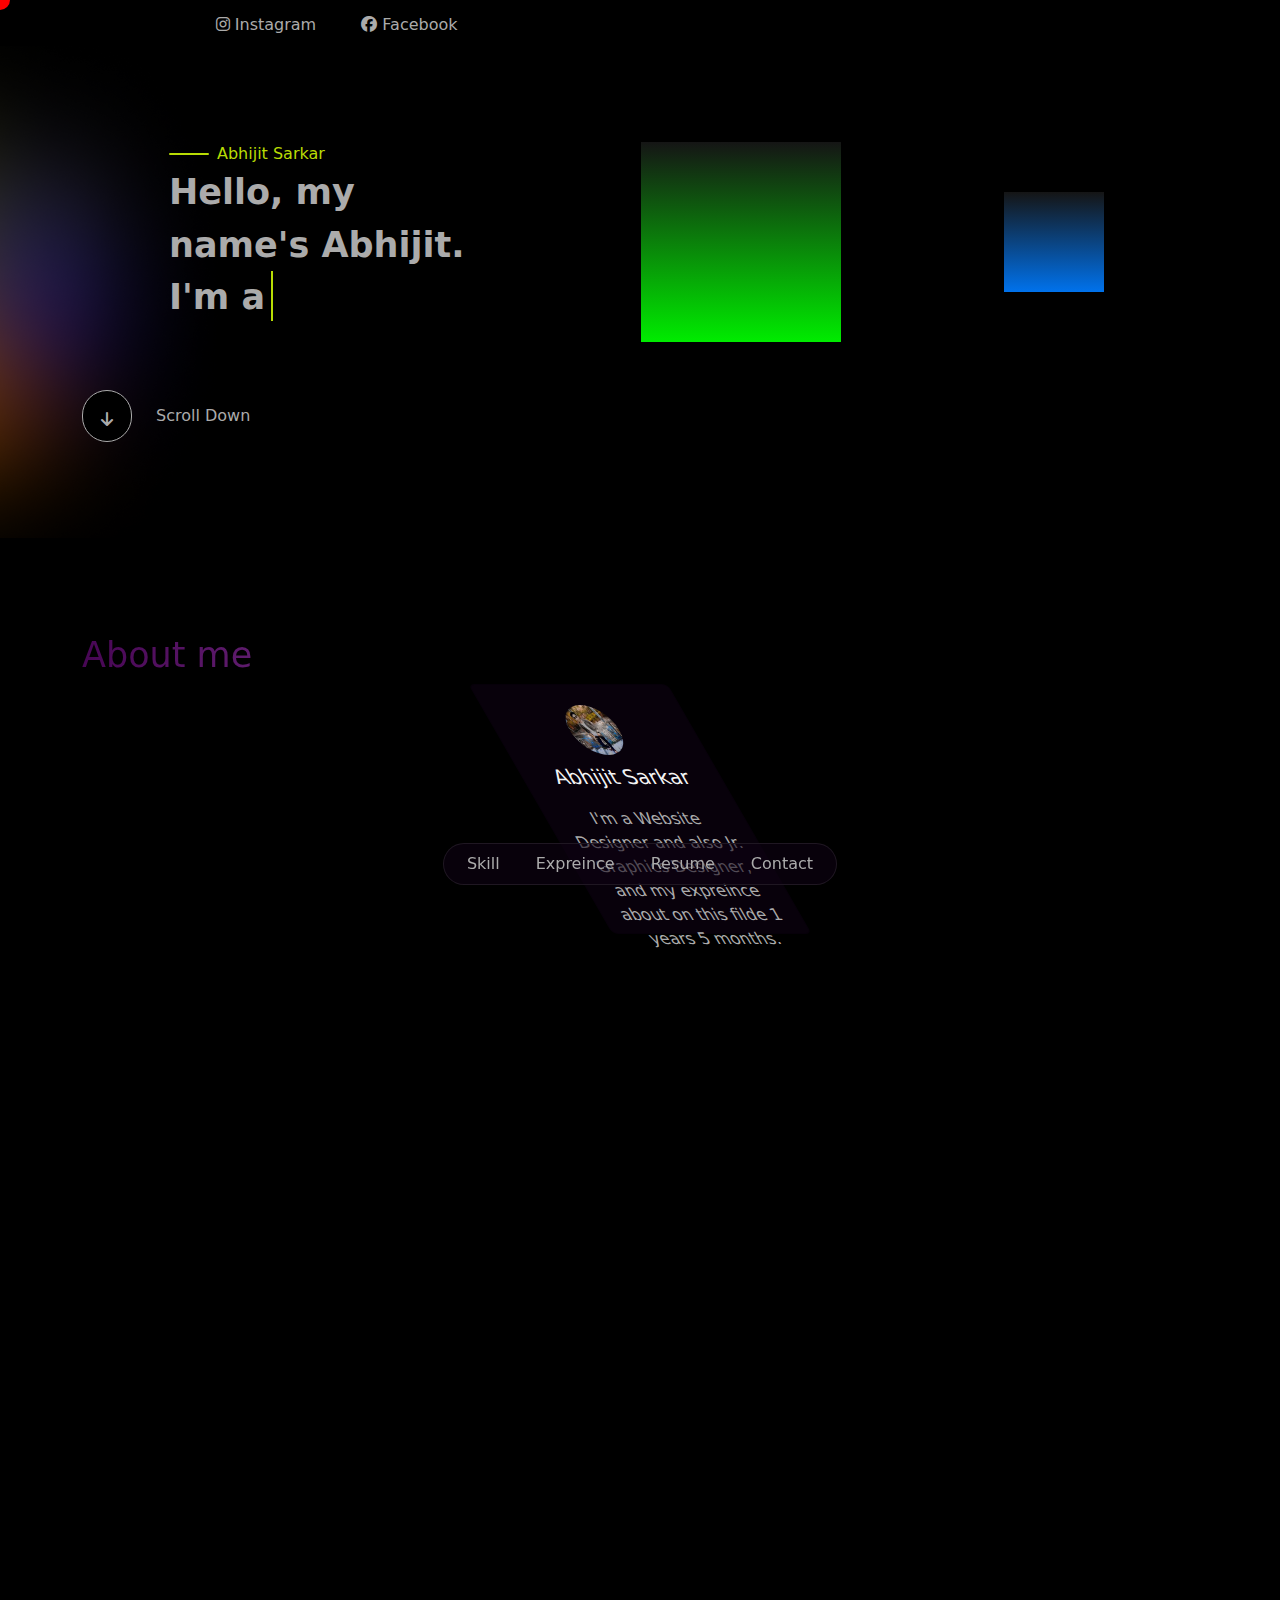
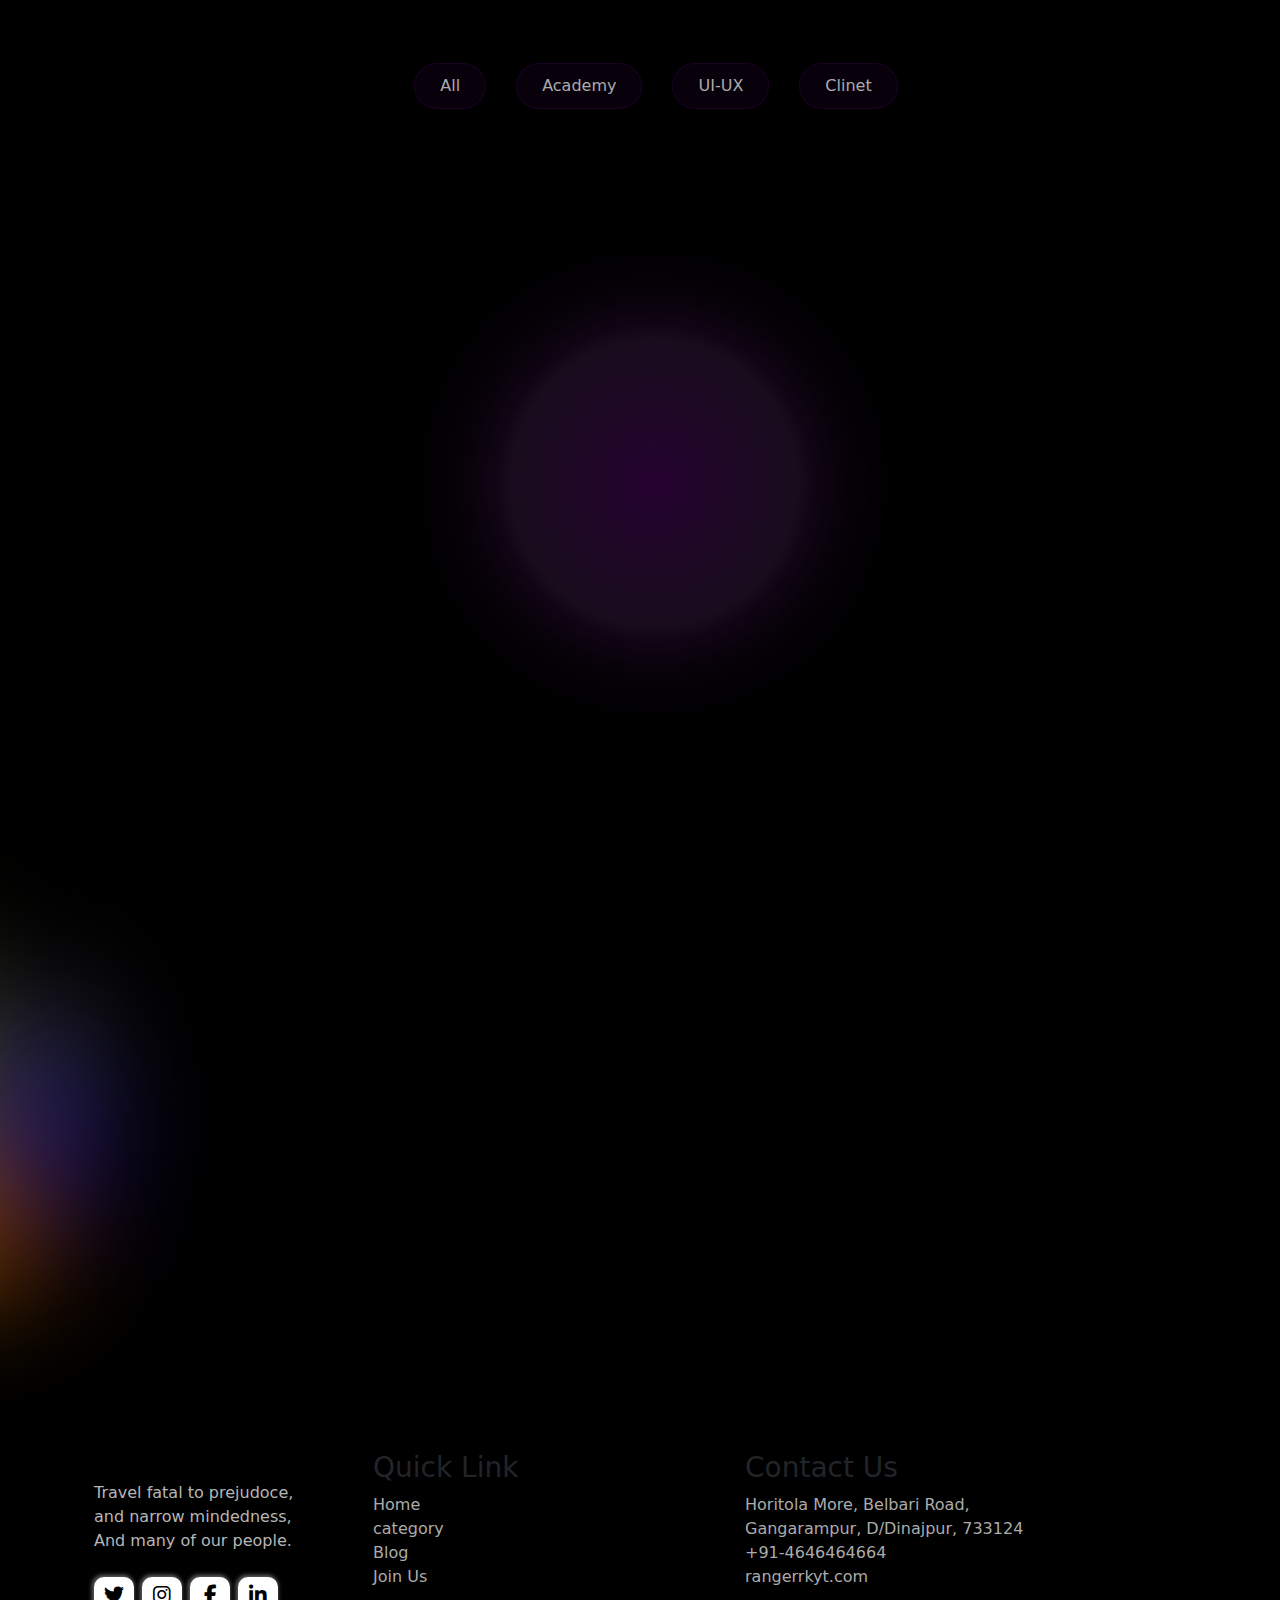
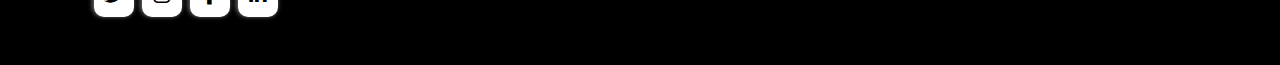
==== index.html @ 87a9a533 "finally fix image gallery sec problem" ====
<!DOCTYPE html>
<html lang="en">

<head>
    <meta charset="UTF-8">
    <meta http-equiv="X-UA-Compatible" content="IE=edge">
    <meta name="viewport" content="width=device-width, initial-scale=1.0">
    <title>My Protfolio</title>
    <!-- our aos -->
    <link rel="stylesheet" href="https://unpkg.com/aos@next/dist/aos.css" />

    <!-- Bootstrap CSS-->
    <link href="https://cdn.jsdelivr.net/npm/bootstrap@5.0.2/dist/css/bootstrap.min.css" rel="stylesheet">

    <!-- font Awesome -->
    <link rel="stylesheet" href="https://cdnjs.cloudflare.com/ajax/libs/font-awesome/6.4.0/css/all.min.css">
    <link rel="stylesheet" href="vendors/slick-theme.css" />
    <link rel="stylesheet" type="text/css" href="vendors/slick-slider.css" />
    <link rel="stylesheet" href="./CSS/keyfreams.css">
    <link rel="stylesheet" href="./CSS/style.css">
</head>

<body>

    <header>
        <nav class="navbar navbar-expand-lg bg-light  bg-transparent">
            <div class="container">
                <div class="logo-link">
                    <a class="navbar-brand" href="#"><span class="logo-name">F O L I O .</span></a>
                    <a href="#" class="media-link"><i class="fa-brands fa-instagram"></i> Instagram</a>
                    <a href="#" class="media-link"><i class="fa-brands fa-facebook"></i> Facebook</a>
                </div>
                <button class="navbar-toggler" type="button" data-bs-toggle="collapse"
                    data-bs-target="#navbarSupportedContent" aria-controls="navbarSupportedContent"
                    aria-expanded="false" aria-label="Toggle navigation">
                    <span class="toggle-btn"><i class="fa-solid fa-bars"></i></span>
                </button>
                <div class="collapse navbar-collapse justify-content-center fixed-bottom" id="navbarSupportedContent">
                    <ul class="navbar-nav mb-2 mb-lg-0">
                        <li class="nav-item">
                            <a class="nav-link" aria-current="page" href="#">Skill</a>
                        </li>
                        <li class="nav-item">
                            <a class="nav-link" href="#">Expreince</a>
                        </li>
                        <li class="nav-item">
                            <a class="nav-link" href="#">Resume</a>
                        </li>
                        <li class="nav-item">
                            <a class="nav-link" href="#">Contact</a>
                        </li>
                </div>
            </div>
        </nav>
    </header>

    <!-- Hero Section Down Bellow -->

    <section class="banner py-5">
        <div class="container py-5">
            <div id="circle"></div>
            <div class="row ">

                <div class="col-lg-5 col-md-5 col-sm-12">
                    <div class="h-main-box">
                        <div>
                            <div class="d-flex align-items-center gap-2 h-main-body">
                                <div class="h-line">

                                </div>
                                <span style="color: rgb(184, 220, 4);">Abhijit Sarkar</span>
                            </div>


                            <div class="static-txts">Hello, my <br>
                                name's Abhijit. <br>
                                I'm a <span></span>
                            </div>


                           
                        </div>

                    </div>


                </div>
                <!-- cube to right side // -->
                <div class="col-lg-7 col-md-7 col-sm-12">
                    <div class="bg-cube">
                        <div class="cube">
                            <div class="top"></div>
                            <div>
                                <span style="--i:0"></span>
                                <span style="--i:1"></span>
                                <span style="--i:2"></span>
                                <span style="--i:3"></span>
                            </div>
                        </div>
                        <div class="cube2">
                            <div class="top2"></div>
                            <div>
                                <span style="--i:0"></span>
                                <span style="--i:1"></span>
                                <span style="--i:2"></span>
                                <span style="--i:3"></span>
                            </div>
                        </div>
                    </div>
                </div>

            </div>
            
            <div class="d-flex align-items-center mt-5 gap-4">
                <div class="scroll-d"><i class="fa-solid fa-arrow-down"></i></div>
                <p class="scroll-d-p">Scroll Down</p>
            </div>
        </div>

    </section>

    <!-- ------------------------------------ 
         About section start 
    ------------------------------------------->

    <section class="py-5">
        <div class="container py-5">
            <h2 class="title" data-aos="fade-right">About me</h2>

            <div class="my-profile">
                <div class="card">
                    <span><img src="./Img/myppf.jpg" alt="" srcset=""></span>
                    <h5>Abhijit Sarkar</h5>
                    <p class="card-text">I'm a Website Designer and also Jr. Graphics Designer, and my
                        expreince about on this filde 1 years 5 months.
                    </p>
                </div>
            </div>
        </div>
    </section>

    <!-- skills------------------- -->
    <section>
        <div class="container py-5">
            <div class="sk-headline" data-aos="fade-left">
                <h2 class="title">My Skillsets</h2>
                <p style="color: grey;">We put your ideas and thus wishes in the form of a unique web project that
                    <br>inspires you and your customer
                </p>
            </div>
            <div class="Skillset py-5">

                <div class="row">
                    <div class="col-lg-3 col-md-3 col-sm-3">
                        <div class="box-model" data-aos="zoom-in">
                            <img src="./Img/figma-min 1.png" alt="" srcset="">
                            <p>90%</p>
                        </div>
                    </div>
                    <div class="col-lg-3 col-md-3 col-sm-3">
                        <div class="box-model" data-aos="zoom-in">
                            <img src="./Img/css-min 1.png" alt="" srcset="">
                            <p>70%</p>
                        </div>
                    </div>
                    <div class="col-lg-3 col-md-3 col-sm-3">
                        <div class="box-model" data-aos="zoom-in">
                            <img src="./Img/html-min 1.png" alt="" srcset="">
                            <p>70%</p>
                        </div>
                    </div>
                    <div class="col-lg-3 col-md-3 col-sm-3">
                        <div class="box-model" data-aos="zoom-in">
                            <img src="./Img/ps-min 2.png" alt="" srcset="" width="45">
                            <p>60%</p>
                        </div>
                    </div>
                </div>

            </div>
        </div>
    </section>


    <!-- My recent works------------------- -->
    <section>
        <div class="container py-5">
            <div class="sk-headline py-4" data-aos="fade-right">
                <h2 class="title">My Recent Works</h2>
                <p style="color: grey;">We put your ideas and thus wishes in the form of a unique web project that
                    <br>inspires you and your customer
                </p>
            </div>
            <div class="bg-circleCo"></div>



            <div class="filters py-4">
                <ul>
                    <li class=" active" data-filter="all">All</li>
                    <li data-filter="academy">Academy</li>
                    <li data-filter="ui-ux">UI-UX</li>
                    <li data-filter="client">Clinet</li>
                </ul>


                <!-- filter projects images -->
                <div class="products">
                    <div class="product" data-filter="academy" data-aos="zoom-in">
                        <img src="./Img/project.png" alt="" class="img-fluid">
                    </div>
                    <div class="product" data-filter="academy" data-aos="zoom-in">
                        <img src="./Img/project.png" alt="" class="img-fluid">
                    </div>


                    <div class="product" data-filter="ui-ux" data-aos="zoom-in">
                        <img src="./Img/project.png" alt="" class="img-fluid">
                    </div>
                    <div class="product" data-filter="client" data-aos="zoom-in">
                        <img src="./Img/project.png" alt="" class="img-fluid">
                    </div>
                    <div class="product" data-filter="client" data-aos="zoom-in">
                        <img src="./Img/clients-work1.png" alt="" class="img-fluid">
                    </div>
                    <div class="product" data-filter="client" data-aos="zoom-in">
                        <img src="./Img/clientwork.png" alt="" class="img-fluid">
                    </div>

                </div>
            </div>
        </div>

        </div>
    </section>

    <!--------------------------------
          Expreince section start 
    ---------------------------------->
    <section class="graphics">
        <div class="container py-5">
            <h2 class="title" data-aos="fade-right">My Expreince</h2>
            <div class="expreince">

                <div class="ex-1" data-aos="zoom-in-up">
                    <div class="item">
                        <div class="fream">
                            <span>Graphics Designer</span>
                            <span>Graphics Designer</span>
                        </div>
                    </div>
                    <p class="scroll-d-p">1 Years</p>
                </div>

                <div class="ex-1" data-aos="zoom-in-up">
                    <div class="item">
                        <div class="fream">
                            <span>Web. Designer</span>
                            <span>Web. Designer</span>
                        </div>
                    </div>
                    <p class="scroll-d-p">1.5 Years</p>
                </div>

                <div class="ex-1" data-aos="zoom-in-up">
                    <div class="item">
                        <div class="fream">
                            <span>Web. Developer</span>
                            <span>Web. Developer</span>
                        </div>
                    </div>
                    <p class="scroll-d-p">1 Years</p>
                </div>

                <div class="ex-1" data-aos="zoom-in-up">
                    <div class="item">
                        <div class="fream">
                            <span>Figma</span>
                            <span>Figma</span>
                        </div>
                    </div>
                    <p class="scroll-d-p">1.6 Years</p>
                </div>
            </div>
        </div>
    </section>



    <!-- ------------------------------------ 
         Footer section start 
   ------------------------------------------>

    <footer class="py-5">
        <div class="container">
            <div class="row">
                <div class="col-md-3 col-sm-12">
                    <a class="navbar-brand" href="#">
                        <span class="logo-name">F O L I O.</span>
                    </a>
                    <p class="scroll-d-p" style="color: rgb(182, 182, 182);">Travel fatal to prejudoce, <br>
                        and narrow
                        mindedness, <br>And
                        many of our people.</p>
                    <!-- ------------------------------------ 
                          social link down bellow 
                    ------------------------------------------->
                    <div class="social-media-page d-flex align-items-center gap-2 mt-4">
                        <div class="social-link-footer">
                            <div class="social-link-icon">
                                <a href="#" class="card-link"><i class="fa-brands fa-twitter"></i></a>
                            </div>
                        </div>
                        <div class="social-link-footer">
                            <div class="social-link-icon">
                                <a href="#" class="card-link"><i class="fa-brands fa-instagram"></i></a>
                            </div>
                        </div>
                        <div class="social-link-footer">
                            <div class="social-link-icon">
                                <a href="#" class="card-link"><i class="fa-brands fa-facebook-f"></i></a>
                            </div>
                        </div>
                        <div class="social-link-footer">
                            <div class="social-link-icon">
                                <a href="#" class="card-link"><i class="fa-brands fa-linkedin-in"></i></a>
                            </div>
                        </div>
                    </div>
                </div>
                <div class="col-md-4 col-sm-12">
                    <div class="site-link">
                        <h3>Quick Link</h3>
                        <ul>
                            <li><a href="#">Home</a></li>
                            <li><a href="#">category</a></li>
                            <li><a href="#">Blog</a></li>
                            <li><a href="#">Join Us</a></li>
                        </ul>
                    </div>
                </div>

                <div class="col-md-4 col-sm-12">
                    <div class="site-link">
                        <h3>Contact Us</h3>
                        <ul>
                            <li><a href="#">Horitola More, Belbari Road, <br> Gangarampur, D/Dinajpur,
                                    733124</a></li>
                            <li><a href="#">+91-4646464664</a></li>
                            <li><a href="#">rangerrkyt.com</a></li>
                        </ul>
                    </div>
                </div>
            </div>
        </div>
    </footer>

    <!-- Option 1: Bootstrap Bundle with Popper -->
    <script src="./vendors/bootstrap.bundle.min.js"> </script>
    <script src="vendors/jquery.min.js"></script>
    <script src="vendors/slick.min.js"></script>
    <script src="https://cdnjs.cloudflare.com/ajax/libs/gsap/3.12.5/gsap.min.js"></script>


    <!-- our aos -->
    <script src="./vendors/aos.js"></script>
    <script>
        AOS.init({
            offset: 0,
            duration: 400,
        });
    </script>
    <script src="./JS/script.js"></script>
</body>

</html>
---- CSS/keyfreams.css ----
@keyframes slideright {
    0% {
        transform: translateX(-100px);
        opacity: 0;
    }

    100% {
        transform: translateY(0px);
        opacity: 1;
    }

}

@keyframes slidebottom {
    0% {
        transform: translateX(0px);
        opacity: 0;
    }

    100% {
        transform: translateY(10px);
        opacity: 1;
    }

}

@keyframes zoomin {
    0% {
        transform: scale(0);
        opacity: 0;
    }

    100% {
        transform: scale(1);
        opacity: 1;
    }

}


/* cube/// */
@keyframes animate {
    0% {
        transform: rotateX(-30deg) rotateY(0deg);
    }

    100% {
        transform: rotateX(-30deg) rotateY(360deg);
    }
}
---- CSS/style.css ----
* {
    margin: 0;
    padding: 0;
    box-sizing: border-box;
    /* font-family: cinzel; */
}

:root {
    --head-line: #38005e;
    --gray: #ababab;
    --main-background: #f4f4f4;
    --yellow: rgb(157, 187, 6);
    --yellow2: rgb(184, 220, 4);
    --circSize: 65dvw;
    --box-shadow: 1px 1px 9px rgba(200, 187, 187, 0.55);
    --black: black;
    --box-bg: #0e011391;
    --lefttoRight-color: linear-gradient(to right,
            #d289f1,
            #1e022a);
    --ToptoBottom-color: linear-gradient(to bottom,
            #3d0549,
            #1a011e);
    --title-co: linear-gradient(to right, #470654, #e294fa);
}

/* ------------------------------------CUSTOM CODES--------------------------------------- */
body {
    /* background-color: #040005fd; */
    background: var(--black);
}

.title {
    background: var(--title-co);
    -webkit-background-clip: text;
    color: transparent;
    font-size: 35px;
}

a {
    text-decoration: none;
    color: var(--gray);
    font-weight: 500;
}

p {
    margin: 0px;
}

ul li {
    list-style: none;
}

.graphics {
    background-image: url(../Img/greadent\ graphics.png);
    background-position: left;
    background-repeat: no-repeat;
}

/* ----------------------------------Banner Section codes------------------------------------ */
.logo-name {
    font-family: cinzel;
    font-weight: bold;
    font-size: 20px;
    color: var(--main-background);
    opacity: 0;
    animation: slideright 3s ease forwards;
}

.media-link {
    color: var(--gray);
    padding: 0px 20px;
    animation: slidebottom 3s ease forwards;
}

.media-link:hover {
    color: var(--main-background);
    font-weight: 600;
    padding: 10px 15px;
    background: var(--lefttoRight-color);
    border-radius: 25px;
}


.navbar-nav {
    gap: 20px;
    border-radius: 50px;
    padding: 0px 15px;
    background-color: var(--box-bg);
    border: .8px solid #221925e9;
}

.nav-link {
    color: var(--gray);
}

.nav-item:hover {
    color: var(--gray);
    background: var(--lefttoRight-color);
    border-radius: 25px;
    padding: 0px 5px;
}

.nav-item:hover a {
    color: var(--main-background);
}

.fixed-bottom {
    bottom: 15px;
}


/* .navbar {
    background: linear-gradient(to bottom,
            #0d0940e0,
            #00000087);
} */

/* .navbar-toggler:focus,
.navbar-toggler:active,
.navbar-toggler-icon:focus {
    outline: none !important;
    box-shadow: none !important;
} */

.toggle-btn i {
    color: var(--main-background);
}

.banner {
    background-image: url(../Img/greadent\ graphics.png);
    /* background-size: cover; */
    background-position: left;
    background-repeat: no-repeat;
    color: white;
}

.h-main-box {
    display: flex;
    justify-content: space-between;
    align-items: center;
    /* margin-top: 200px; */
    margin-left: 75px;
}

.h-line {
    height: 2px;
    width: 40px;
    border-radius: 2px;
    background-color: var(--yellow2);
}

.scroll-d {
    display: flex;
    justify-content: center;
    align-items: center;
    padding-top: 50px;
    width: 50px;
    height: 50px;
    background: var(--black);
    border: 1px solid var(--gray);
    border-radius: 50px;
}

.scroll-d i {
    margin-bottom: 45px;
    color: var(--gray);
}

.scroll-d-p {
    transform: rotate(0deg);
    color: var(--gray);
}

/* typing  text animetion codes here */
.h-main-body {
    animation: slideright 3s ease forwards;
}

.static-txts {
    font-size: 35px;
    font-weight: 600;
    color: var(--gray);
    animation: slideright 3s ease forwards;
}

.static-txts span {
    position: relative;
}

.static-txts span::before {
    content: "Youtubar";
    color: var(--yellow);
    animation: words 20s infinite;
}

.static-txts span::after {
    content: "";
    position: absolute;
    width: calc(100% + 8px);
    height: 50px;
    background-color: var(--black);
    border-left: 2px solid rgb(184, 220, 4);
    right: -2px;
    animation: animetion .8s infinite, typing 20s steps(14) infinite;
}

@keyframes animetion {
    to {
        border-left: 2px solid var(--head-line);
    }
}

@keyframes words {

    0%,
    20% {
        content: "Youtubar";
    }

    21%,
    40% {
        content: "Web Designer";
    }

    41%,
    60% {
        content: "Jr. Developar";
    }

    61%,
    80% {
        content: "UI-UX Designer";
    }

    81%,
    100% {
        content: "Bloger";
    }
}

@keyframes typing {

    10%,
    15%,
    30%,
    35%,
    50%,
    55%,
    70%,
    75%,
    90%,
    95% {
        width: 0;
    }

    5%,
    20%,
    25%,
    40%,
    45%,
    60%,
    65%,
    80%,
    85% {
        width: calc(100% + 8px);
    }
}


/* Box cube animation codes here------------- */

.bg-cube {
    display: flex;
    justify-content: space-around;
    align-items: center;
    min-height: 80%;
}


.cube {
    position: relative;
    width: 200px;
    height: 200px;
    transform-style: preserve-3d;
    animation: animate 8s linear infinite;
}

.cube2 {
    position: relative;
    width: 100px;
    height: 100px;
    transform-style: preserve-3d;
    animation: animate 8s linear infinite;
}



.cube div,
.cube2 div {
    position: absolute;
    top: 0;
    left: 0;
    width: 100%;
    height: 100%;
    transform-style: preserve-3d;
}

.cube div span {
    position: absolute;
    top: 0;
    left: 0;
    width: 100%;
    height: 100%;
    background: linear-gradient(#151515, #00ec00);
    transform: rotateY(calc(90deg * var(--i))) translateZ(100px);
}

.cube2 div span {
    position: absolute;
    top: 0;
    left: 0;
    width: 100%;
    height: 100%;
    background: linear-gradient(#151515, #0072ec);
    transform: rotateY(calc(90deg * var(--i))) translateZ(50px);
}

.top {
    position: absolute;
    top: 0;
    left: 0;
    width: 200px;
    height: 200px;
    background: #222;
    transform: rotateX(90deg) translateZ(100px);
}

.top2 {
    position: absolute;
    top: 0;
    left: 0;
    width: 100px;
    height: 100px;
    background: #222;
    transform: rotateX(90deg) translateZ(50px);
}

.top::before {
    content: '';
    position: absolute;
    top: 0;
    left: 0;
    width: 200px;
    height: 200px;
    background: #0f0;
    transform: translateZ(-280px);
    filter: blur(20px);
    box-shadow: 0 0 120px rgba(0, 255, 0, 0, 2),
        0 0 200px rgba(0, 255, 0, 0, 4),
        0 0 300px rgba(0, 255, 0, 0, 6),
        0 0 400px rgba(0, 255, 0, 0, 8),
        0 0 500px rgba(0, 255, 0, 0, 10);
}

.top2::before {
    content: '';
    position: absolute;
    top: 0;
    left: 0;
    width: 100px;
    height: 100px;
    background: rgb(0, 183, 255);
    transform: translateZ(-150px);
    filter: blur(20px);
    box-shadow: 0 0 120px rgba(0, 255, 0, 0, 2),
        0 0 200px rgba(0, 255, 0, 0, 4),
        0 0 300px rgba(0, 255, 0, 0, 6),
        0 0 400px rgba(0, 255, 0, 0, 8),
        0 0 500px rgba(0, 255, 0, 0, 10);
}


/* ----------------------------------------------About me---------------------------------
- */

.my-profile {
    display: flex;
    justify-content: center;
    align-items: center;
}

.my-profile .card {
    align-items: center;
    width: 200px;
    height: 250px;
    transform: skewX(30deg);
    opacity: 1;
    background: var(--box-bg);
}

.card span {
    margin-top: 20px;
    display: flex;
    justify-content: center;
}

.card img {
    height: 50px;
    width: 50px;
    object-fit: cover;
    border-radius: 25px
}

.card h5 {
    margin-top: 10px;
    color: var(--main-background);
    font-weight: 100;
}

.my-profile .card:hover {
    transition: 1s cubic-bezier(0.075, 0.82, 0.165, 1);
    transform: rotate(0deg);
    opacity: 1;
    scale: 1.2;
    background: var(--ToptoBottom-color);
    border: 0.2px solid var(--gray);
    cursor: pointer;
}

.card-text {
    transform: rotate(0deg);
    padding: 10px 10px;
    color: var(--gray);
    font-weight: 100;
    text-align: center;
}

@keyframes cardup {
    0% {
        opacity: 0.3;
    }

    80% {
        opacity: 1;
    }

    100% {
        opacity: 0.3;
    }
}

/* ------------------------------------skillset ---------------------*/
.row {
    margin: auto;
    /* width: 100%; */
}

.sk-headline {
    text-align: center;
}

.box-model {
    margin: auto;
    display: flex;
    align-items: center;
    justify-content: center;
    flex-direction: column;
    width: 125px;
    min-height: 125px;
    text-align: center;
    border-radius: 15px;
    background-color: #0e011391;
}

.box-model img {
    opacity: .3;
}

.box-model p {
    padding-top: 10px;
    color: var(--gray);
}

.box-model:hover {
    cursor: pointer;
    background-color: var(--box-bg);
    border: .5px solid #270336cf;
}

.box-model:hover img {
    opacity: 1;
}

/* -----------------------------------------MY RECENT WORKS-------------------------- */
.bg-circleCo {
    display: block;
    position: absolute;
    background-image: radial-gradient(#280334ec, #dac6e316);
    box-shadow: 0px 0px 100px #5f1c767d;
    filter: blur(5px);
    width: 300px;
    height: 300px;
    border-radius: 50%;
    margin-left: 33%;
    margin-top: 23%;
    z-index: -1;
}

.filters {
    display: flex;
    justify-content: center;
    align-items: center;
    flex-direction: column;
}

.filters ul {
    margin: auto;
    display: flex;
    align-items: center;
    gap: 30px;
    flex-wrap: wrap;
}

.filters ul li {
    border-radius: 50px;
    padding: 10px 25px;
    color: var(--gray);
    background-color: var(--box-bg);
    border: 0.8px solid #1d0227e9;
    cursor: pointer;
}

.filters ul li:hover {
    color: var(--gray);
    background: var(--lefttoRight-color);
    border-radius: 25px;
    padding: 10px 25px;
    cursor: pointer;
}

.filters ul li:active {
    background: var(--lefttoRight-color);
}

.products {
    margin: auto;
    display: flex;
    justify-content: center;
    align-items: center;
    flex-wrap: wrap;
}

.products .product {
    position: relative;
    width: 300px;
    height: 300px;
    margin: 15px;
    display: block;
}

.products .product img {
    position: absolute;
    top: 0;
    left: 0;
    width: 100%;
    height: 100%;
    object-fit: cover;
}




/* ------------------------------------------ my expreinces  ------------------------ */
.expreince .ex-1 {
    display: flex;
    justify-content: space-between;
    align-items: center;
    border-bottom: 1px solid var(--gray);
    margin-top: 50px;
    transition: all .2s;
}

.item {
    position: relative;
    flex-grow: 1;
}

.ex-1:hover {
    /* background: var(--lefttoRight-color); */
    transition: .5s;
}

#circle {
    position: fixed;
    top: 0;
    left: 0;
    transform: translate(-50%, -50%);
    width: 20px;
    height: 20px;
    border-radius: 50px;
    background-color: red;
}

.ex-1,
p {
    color: var(--gray);
}

.fream {
    position: relative;
    overflow: hidden;
    height: 55px;
}

.fream span {
    display: block;
    font-size: 30px;
    height: 55px;
    padding: 10px 0px;
    font-family: cinzel;
    /* transform: translateY(-55px); */
}

.ex-1:hover {
    color: white;
    cursor: pointer;
}

.ex-1:hover .fream span {

    transform: translateY(-100%);
}

.fream span {
    transition: all .5s cubic-bezier(.76, 0, .24, 1);
    margin: 0;
}


/*------------------------------- footer links */
.social {
    display: flex;
    justify-content: center;
    gap: 10px;
}

.social-link-footer {
    display: flex;
    align-items: center;
    justify-content: center;
    width: 40px;
    height: 40px;
    background-color: white;
    border-radius: 25%;
    box-shadow: -1px -1px 4px 1px rgba(207, 198, 198, 0.507);
}

.social-link-footer:hover {
    background-color: #000000;
    transform: scale(1.5) 0.5s;
    box-shadow: -1px -1px 4px 1px rgba(173, 166, 166, 0.507);
}

.social-link-icon i {
    font-size: 20px;
    color: black;
}

.site-link ul {
    padding-left: 0px;
}

.social-link-footer:hover i {
    color: yellow;
}

.social-link-icon i:hover {
    color: var(--yellow);
}







/*------------------------------
        meadia quries
 -------------------------------*/

@media (max-width: 575.98px) {


    .media-link {
        font-size: 10px;
        padding: 0px 10px;
    }

    .nav-link {
        display: flex;
        justify-content: center;
    }


    .about-pic {
        text-align: center;
    }

    .navbar-toggler-icon {
        width: 0.5em;
        height: 0.5em;
    }

    .slide {
        margin: 20px;
    }

    .card {
        height: 150px;
    }

    .row>* {
        margin: auto;
        width: 40%;
        padding-bottom: 15px;
    }

    .bg-circleCo {
        display: none;
    }
}

/* // Small devices (landscape phones, less than 768px) */
@media (max-width: 700px) {
    
}

/* // Medium devices (tablets, less than 992px) */
@media (max-width: 991.98px) {
    .navbar-collapse {
        width: 500px;
        margin-left: 35%;
        margin-bottom: 35%;
    }

    .nav-link {
        display: flex;
        justify-content: center;

    }

    h1,
    h2 {
        font-size: 20px;
    }

    p {
        font-size: 15px;
    }

    .row>* {
        margin: auto;
    }


}

/* // Large devices (desktops, less than 1200px) */
@media (max-width: 1199.98px) {}

/* // X-Large devices (large desktops, less than 1400px) */
@media (max-width: 1399.98px) {}
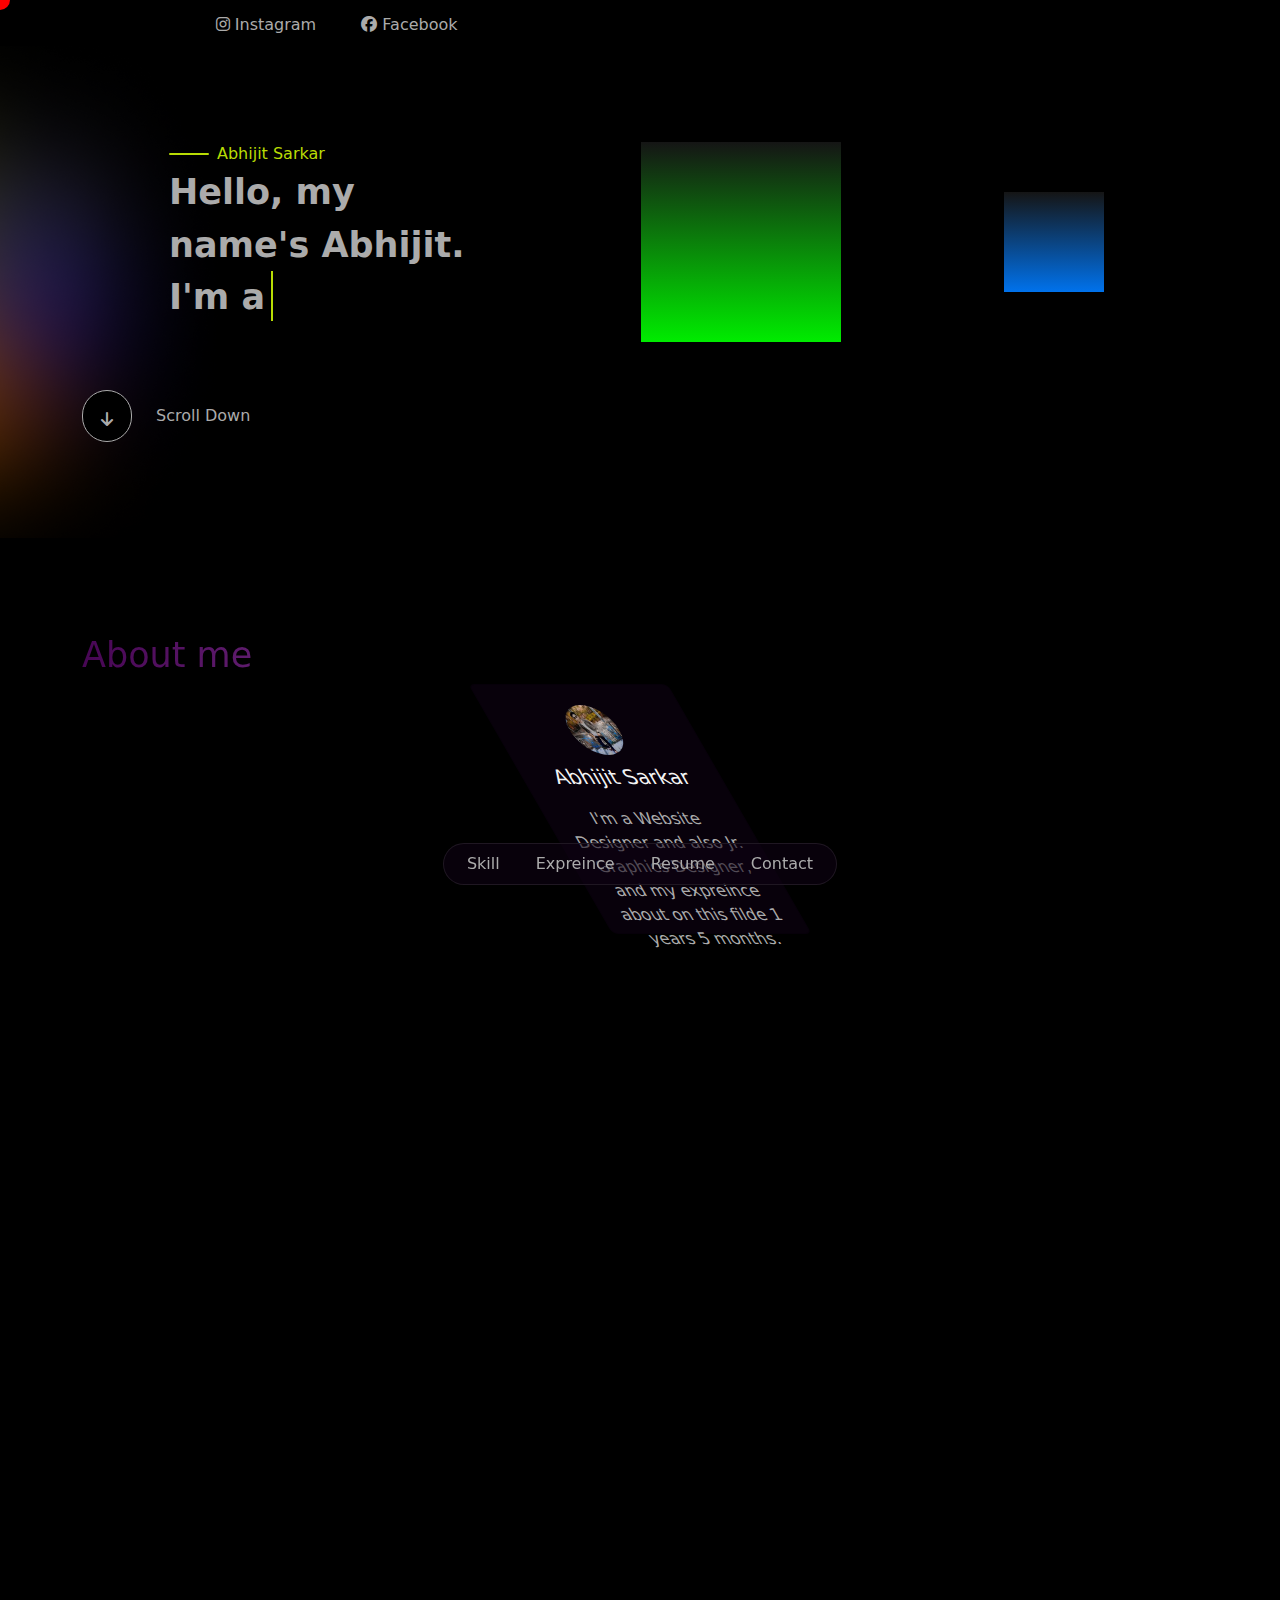
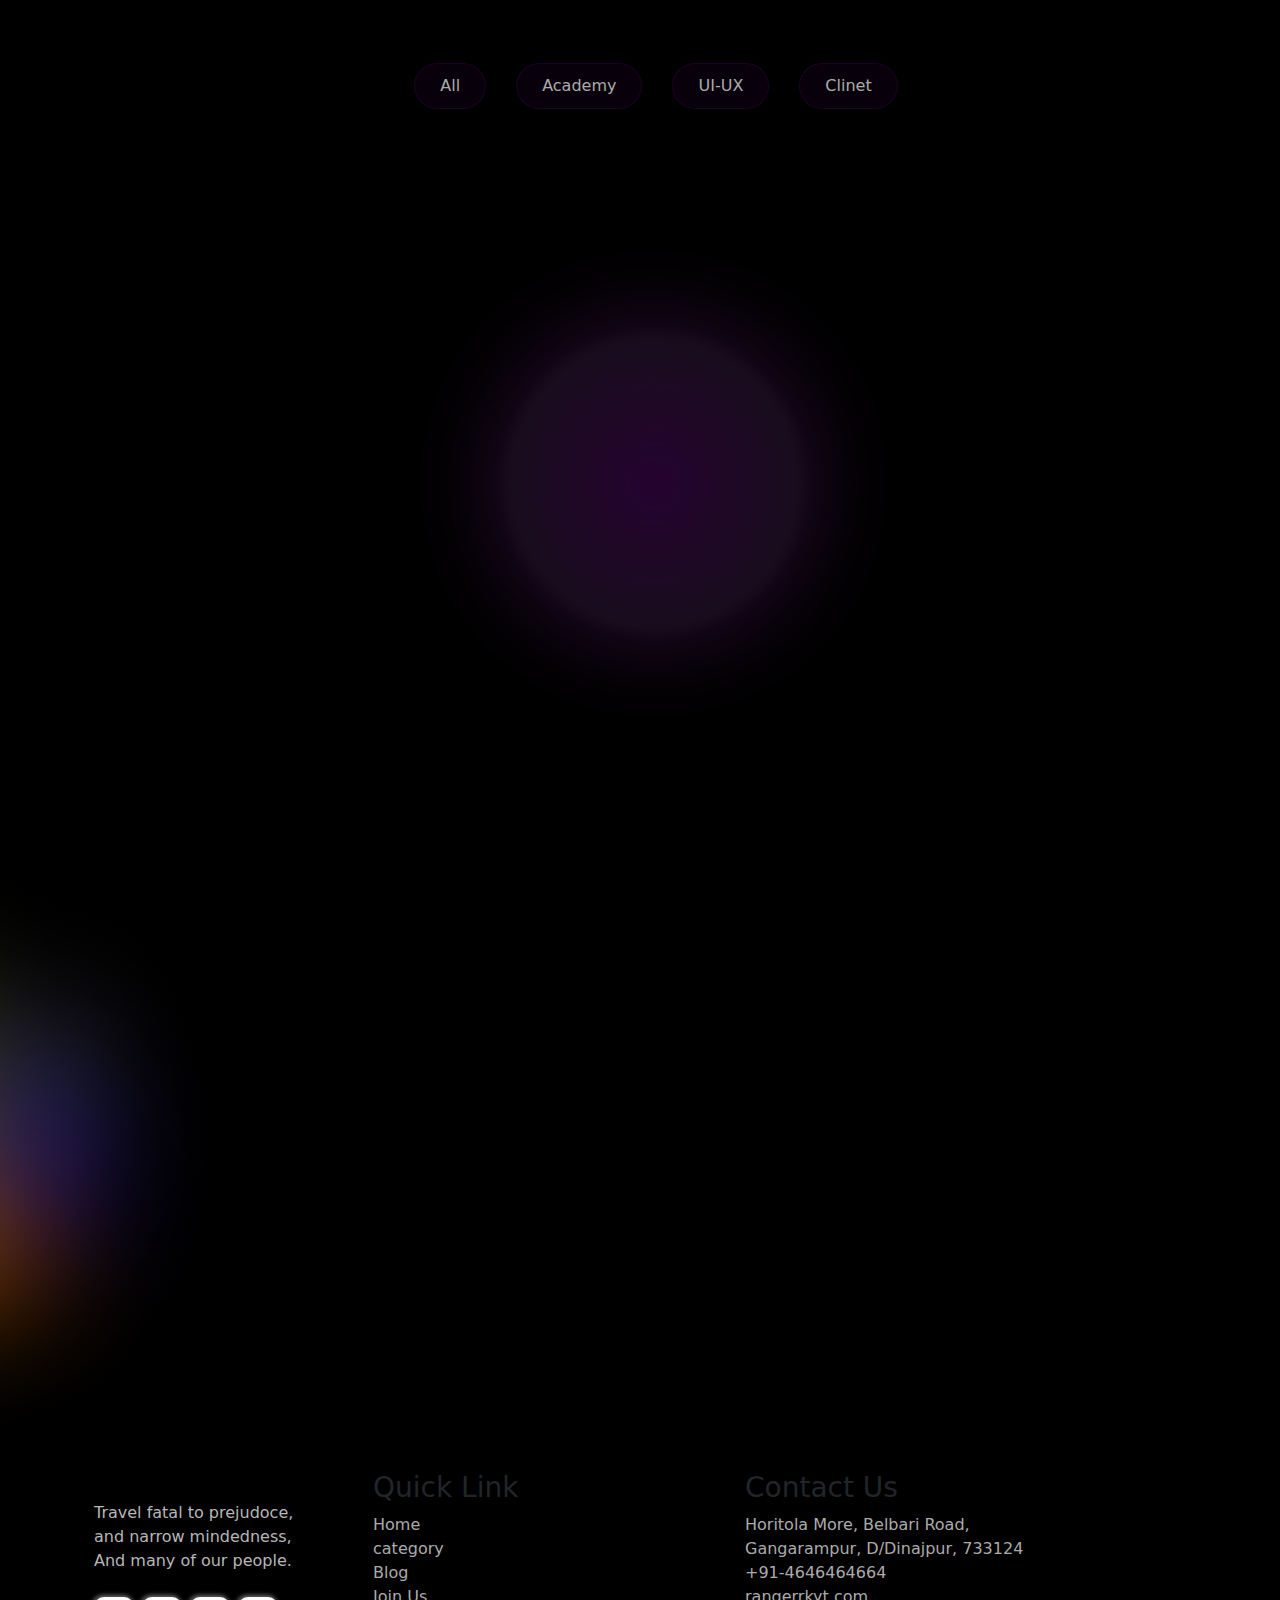
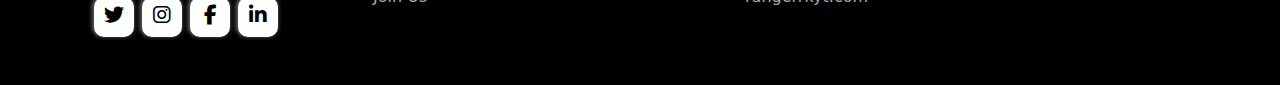
==== commit 7d569631: "image prob fix" ====
--- a/index.html
+++ b/index.html
@@ -221,10 +221,10 @@
                         <img src="./Img/project.png" alt="" class="img-fluid">
                     </div>
                     <div class="product" data-filter="client" data-aos="zoom-in">
-                        <img src="./Img/clients-work1.png" alt="" class="img-fluid">
+                        <img src="./Img/clients-work1.png" alt="" class="img-fluid" height="300px">
                     </div>
                     <div class="product" data-filter="client" data-aos="zoom-in">
-                        <img src="./Img/clientwork.png" alt="" class="img-fluid">
+                        <img src="./Img/clientwork.png" alt="" class="img-fluid" height="300px">
                     </div>
 
                 </div>
--- a/CSS/style.css
+++ b/CSS/style.css
@@ -520,6 +520,7 @@
     align-items: center;
     gap: 30px;
     flex-wrap: wrap;
+    padding-bottom: 20px;
 }
 
 .filters ul li {
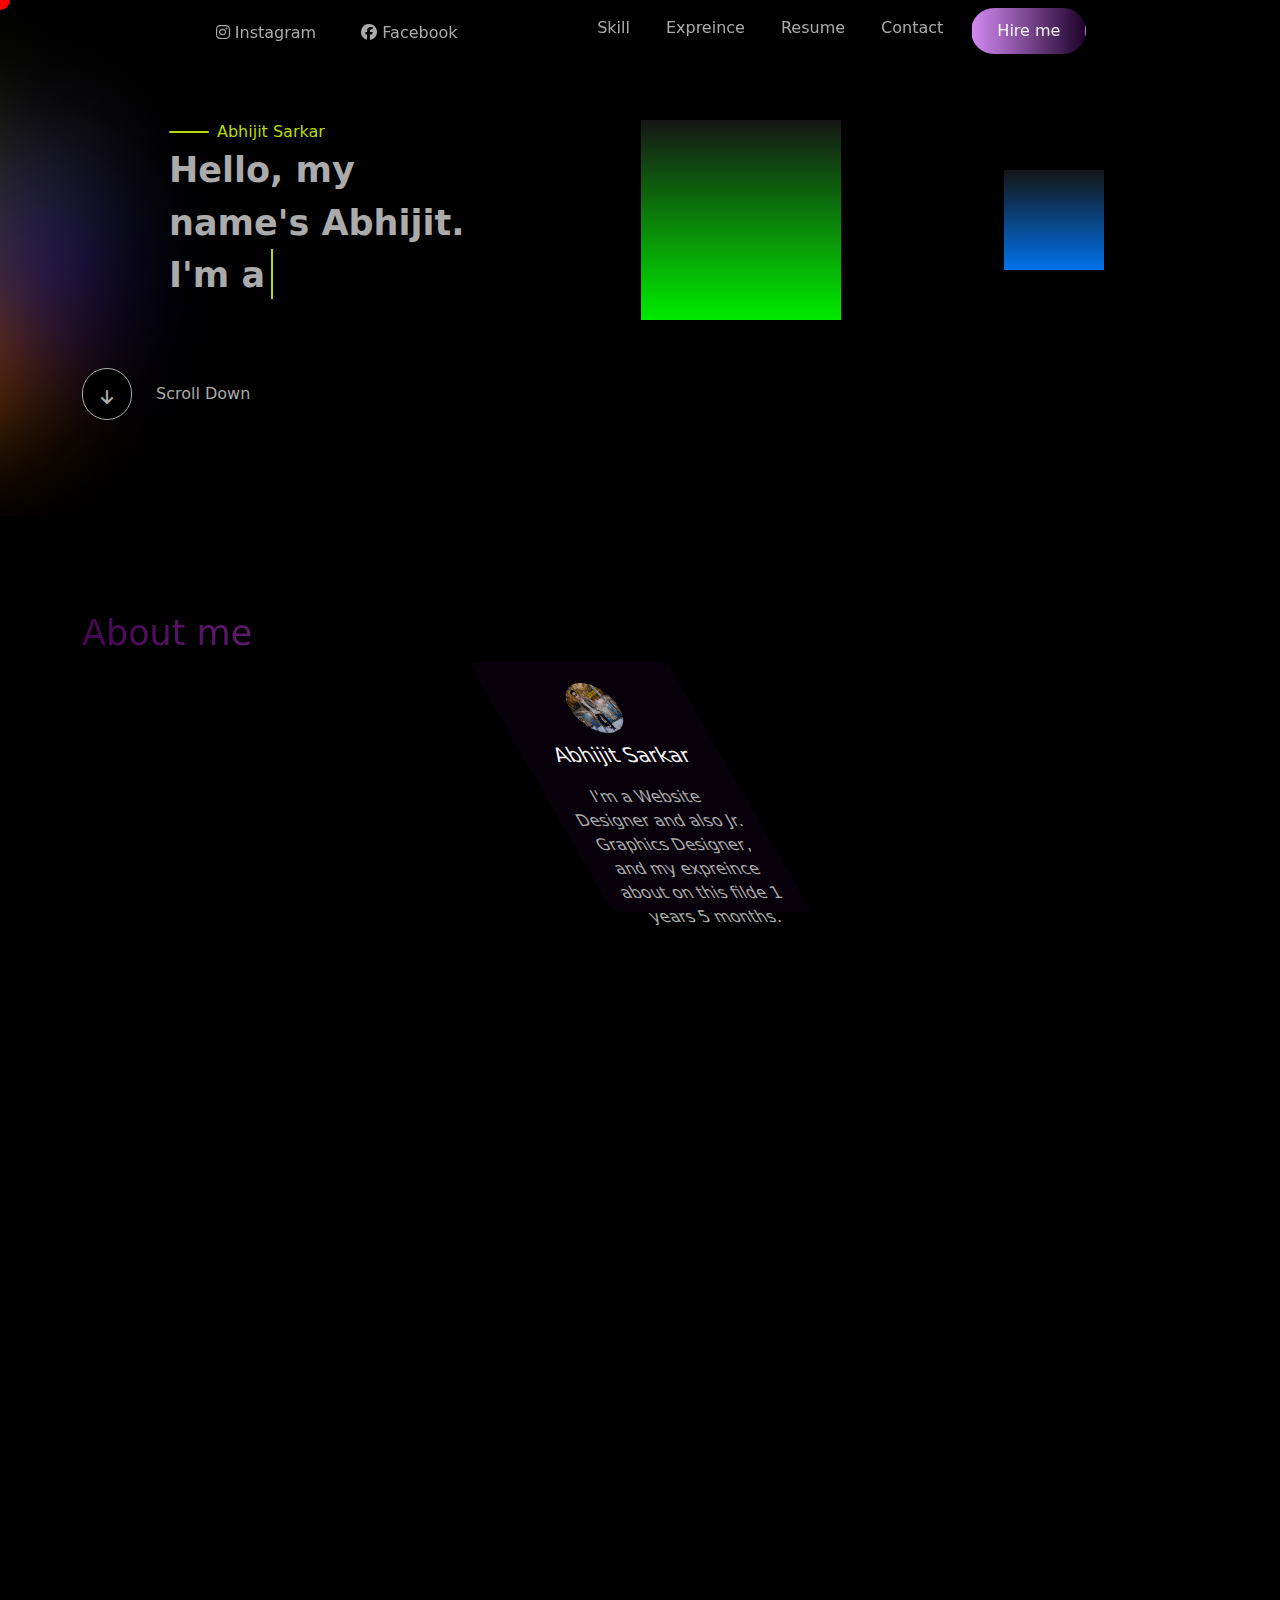
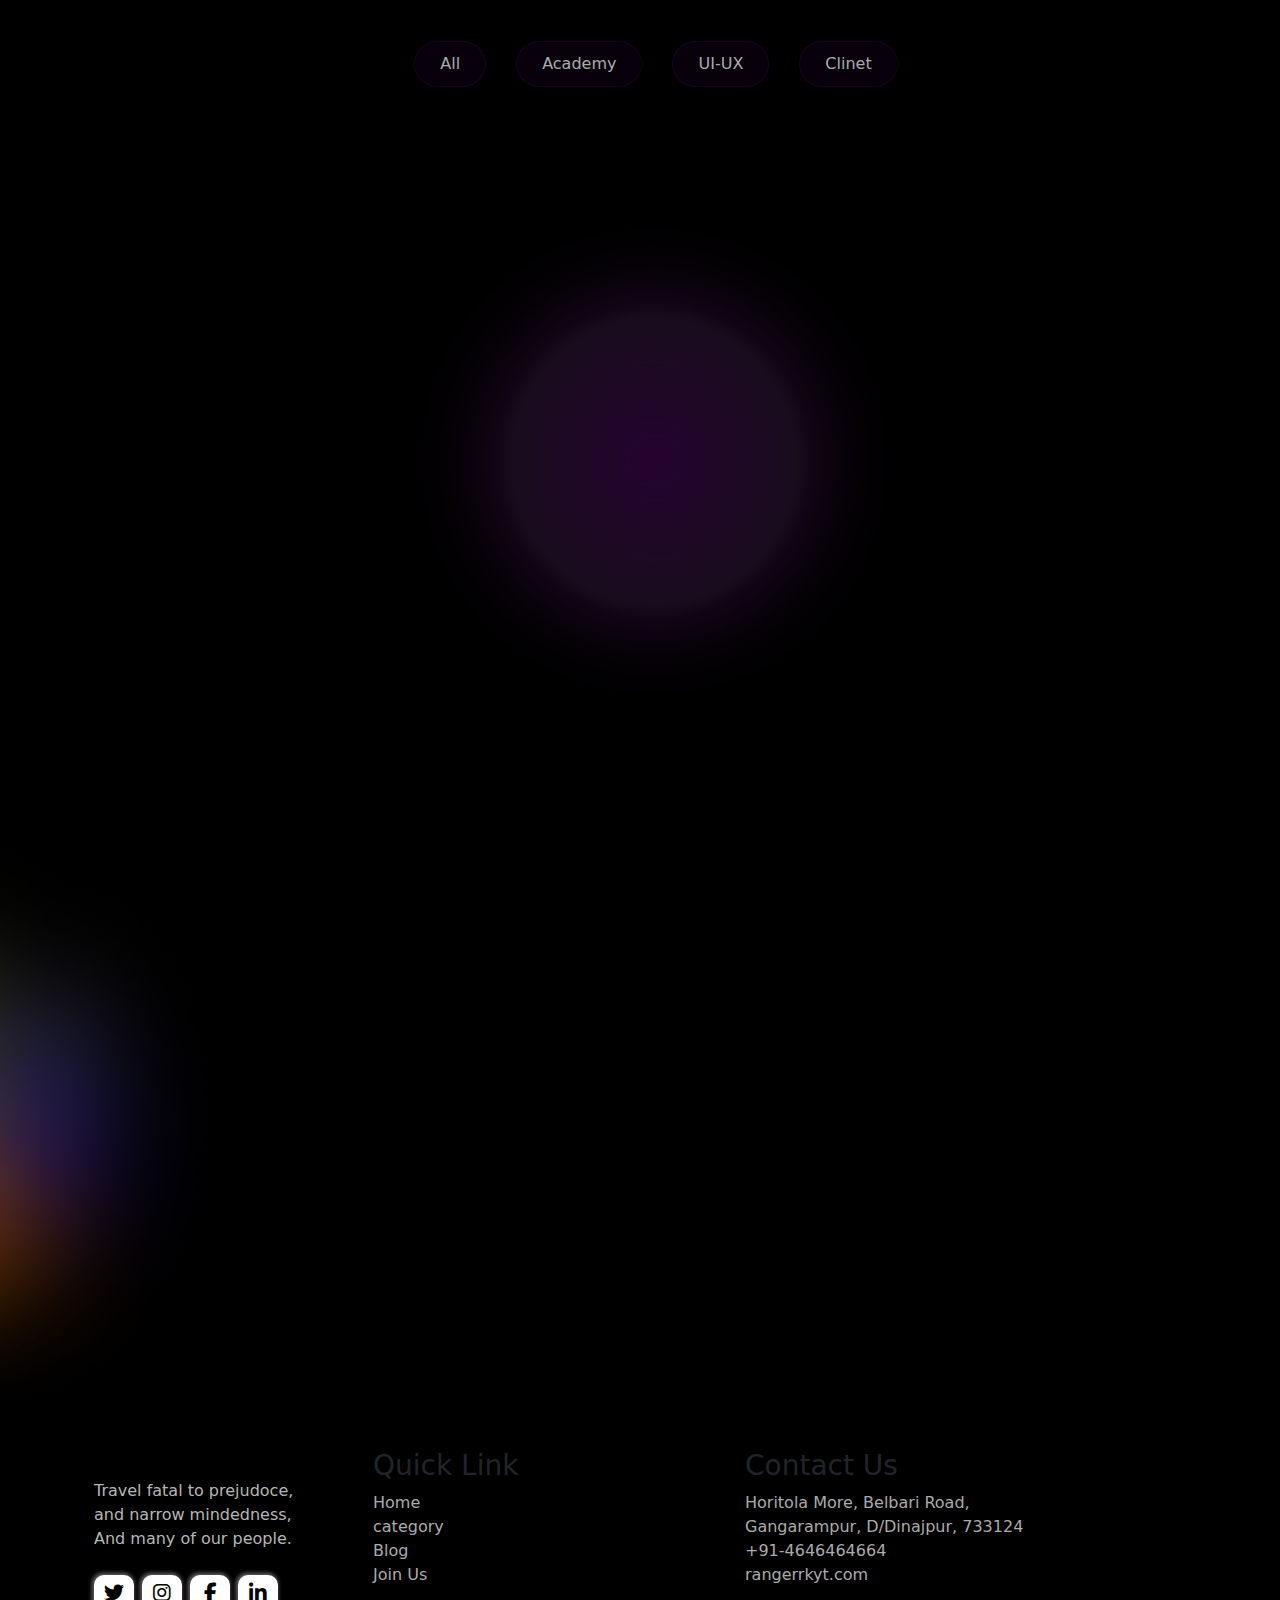
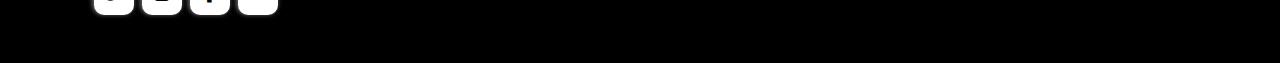
==== commit 90eca3f7: "add sticky navbar" ====
--- a/index.html
+++ b/index.html
@@ -22,8 +22,8 @@
 
 <body>
 
-    <header>
-        <nav class="navbar navbar-expand-lg bg-light  bg-transparent">
+    <header class=" fixed-top ">
+        <nav class="navbar navbar-expand-lg bg-light bg-transparent ">
             <div class="container">
                 <div class="logo-link">
                     <a class="navbar-brand" href="#"><span class="logo-name">F O L I O .</span></a>
@@ -35,7 +35,7 @@
                     aria-expanded="false" aria-label="Toggle navigation">
                     <span class="toggle-btn"><i class="fa-solid fa-bars"></i></span>
                 </button>
-                <div class="collapse navbar-collapse justify-content-center fixed-bottom" id="navbarSupportedContent">
+                <div class="collapse navbar-collapse justify-content-center " id="navbarSupportedContent">
                     <ul class="navbar-nav mb-2 mb-lg-0">
                         <li class="nav-item">
                             <a class="nav-link" aria-current="page" href="#">Skill</a>
@@ -49,6 +49,8 @@
                         <li class="nav-item">
                             <a class="nav-link" href="#">Contact</a>
                         </li>
+                        <button class="btn nav-btn" type="submit">Hire me</button>
+                    </ul>
                 </div>
             </div>
         </nav>
@@ -57,7 +59,7 @@
     <!-- Hero Section Down Bellow -->
 
     <section class="banner py-5">
-        <div class="container py-5">
+        <div class="container py-5 mt-4">
             <div id="circle"></div>
             <div class="row ">
 
@@ -78,7 +80,7 @@
                             </div>
 
 
-                           
+
                         </div>
 
                     </div>
@@ -110,7 +112,7 @@
                 </div>
 
             </div>
-            
+
             <div class="d-flex align-items-center mt-5 gap-4">
                 <div class="scroll-d"><i class="fa-solid fa-arrow-down"></i></div>
                 <p class="scroll-d-p">Scroll Down</p>
@@ -197,10 +199,10 @@
 
             <div class="filters py-4">
                 <ul>
-                    <li class=" active" data-filter="all">All</li>
-                    <li data-filter="academy">Academy</li>
-                    <li data-filter="ui-ux">UI-UX</li>
-                    <li data-filter="client">Clinet</li>
+                    <li class="filter-btn active" data-filter="all">All</li>
+                    <li class="filter-btn" data-filter="academy">Academy</li>
+                    <li class="filter-btn" data-filter="ui-ux">UI-UX</li>
+                    <li class="filter-btn" data-filter="client">Clinet</li>
                 </ul>
 
 
@@ -369,6 +371,13 @@
             offset: 0,
             duration: 400,
         });
+        
+        // sticky navbar---
+        
+        window.addEventListener("scroll", function(){
+            var header = document.querySelector("header");
+            header.classList.toggle("sticky", window.scrollY > 0);
+        })
     </script>
     <script src="./JS/script.js"></script>
 </body>
--- a/CSS/style.css
+++ b/CSS/style.css
@@ -6,7 +6,7 @@
 }
 
 :root {
-    --head-line: #38005e;
+    --head-line: #100119;
     --gray: #ababab;
     --main-background: #f4f4f4;
     --yellow: rgb(157, 187, 6);
@@ -58,6 +58,14 @@
 }
 
 /* ----------------------------------Banner Section codes------------------------------------ */
+header.sticky {
+    background: var(--head-line);
+}
+
+.navbar {
+    background: var(--box-bg);
+}
+
 .logo-name {
     font-family: cinzel;
     font-weight: bold;
@@ -81,52 +89,57 @@
     border-radius: 25px;
 }
 
-
-.navbar-nav {
-    gap: 20px;
-    border-radius: 50px;
-    padding: 0px 15px;
-    background-color: var(--box-bg);
-    border: .8px solid #221925e9;
-}
-
-.nav-link {
-    color: var(--gray);
-}
-
-.nav-item:hover {
-    color: var(--gray);
-    background: var(--lefttoRight-color);
-    border-radius: 25px;
-    padding: 0px 5px;
-}
-
-.nav-item:hover a {
-    color: var(--main-background);
-}
-
-.fixed-bottom {
-    bottom: 15px;
-}
-
-
-/* .navbar {
-    background: linear-gradient(to bottom,
-            #0d0940e0,
-            #00000087);
-} */
-
-/* .navbar-toggler:focus,
+.navbar-toggler:focus,
 .navbar-toggler:active,
 .navbar-toggler-icon:focus {
     outline: none !important;
     box-shadow: none !important;
-} */
+}
 
 .toggle-btn i {
     color: var(--main-background);
 }
 
+.navbar-nav {
+    gap: 20px;
+}
+
+.nav-link {
+    color: var(--gray);
+}
+
+.nav-item:hover {
+    color: var(--gray);
+    background: var(--lefttoRight-color);
+    /* border-bottom: 1px solid var(--lefttoRight-color); */
+    border-radius: 25px;
+    /* width: fit-content; */
+    padding: 0px 5px;
+}
+
+.nav-item:hover a {
+    color: var(--main-background);
+}
+
+.nav-btn {
+    background: var(--lefttoRight-color);
+    color: var(--main-background);
+    padding: 10px 25px;
+    border-radius: 50px;
+}
+
+.nav-btn:hover {
+    color: var(--main-background);
+    font-weight: 600;
+    background: none;
+    border: 1.5px solid #bc6bdfcf;
+}
+
+.navbar {
+    background: var(--box-bg);
+}
+
+/* --------------------------------------------Hero Section------------------------------------------- */
 .banner {
     background-image: url(../Img/greadent\ graphics.png);
     /* background-size: cover; */
@@ -523,7 +536,7 @@
     padding-bottom: 20px;
 }
 
-.filters ul li {
+.filter-btn {
     border-radius: 50px;
     padding: 10px 25px;
     color: var(--gray);
@@ -532,17 +545,13 @@
     cursor: pointer;
 }
 
-.filters ul li:hover {
+.filter-btn:hover {
     color: var(--gray);
     background: var(--lefttoRight-color);
     border-radius: 25px;
     padding: 10px 25px;
-    cursor: pointer;
-}
-
-.filters ul li:active {
-    background: var(--lefttoRight-color);
-}
+}
+
 
 .products {
     margin: auto;
@@ -691,8 +700,9 @@
  -------------------------------*/
 
 @media (max-width: 575.98px) {
-
-
+    header.sticky {
+        background: transparent;
+    }
     .media-link {
         font-size: 10px;
         padding: 0px 10px;
@@ -703,15 +713,22 @@
         justify-content: center;
     }
 
-
-    .about-pic {
-        text-align: center;
-    }
-
     .navbar-toggler-icon {
         width: 0.5em;
         height: 0.5em;
     }
+
+    .navbar-nav {
+        border-radius: 15px;
+        padding: 0px 15px;
+        background-color: var(--head-line);
+        /* border: .8px solid #221925e9; */
+    }
+
+    .about-pic {
+        text-align: center;
+    }
+
 
     .slide {
         margin: 20px;
@@ -733,9 +750,7 @@
 }
 
 /* // Small devices (landscape phones, less than 768px) */
-@media (max-width: 700px) {
-    
-}
+@media (max-width: 700px) {}
 
 /* // Medium devices (tablets, less than 992px) */
 @media (max-width: 991.98px) {
@@ -750,7 +765,12 @@
         justify-content: center;
 
     }
-
+    .navbar-nav {
+        border-radius: 15px;
+        padding: 0px 15px;
+        background-color: var(--head-line);
+        /* border: .8px solid #221925e9; */
+    }
     h1,
     h2 {
         font-size: 20px;
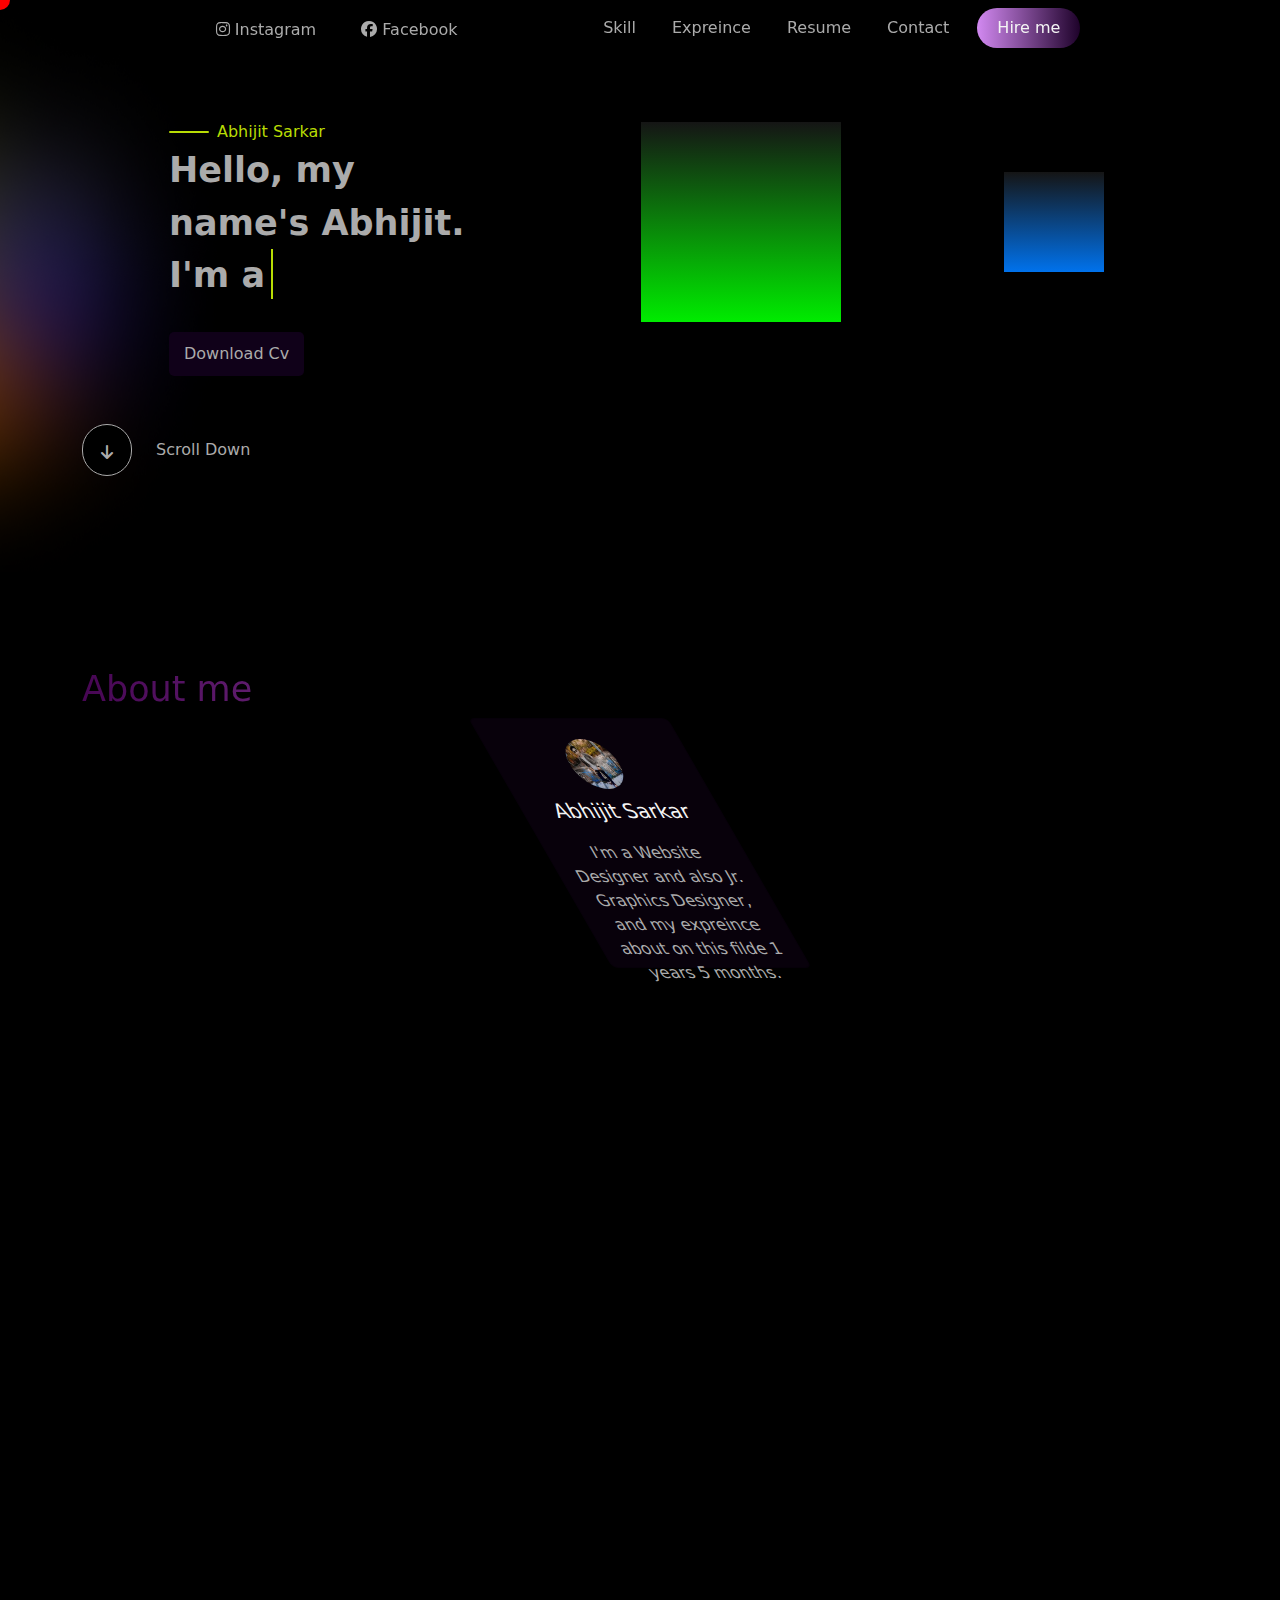
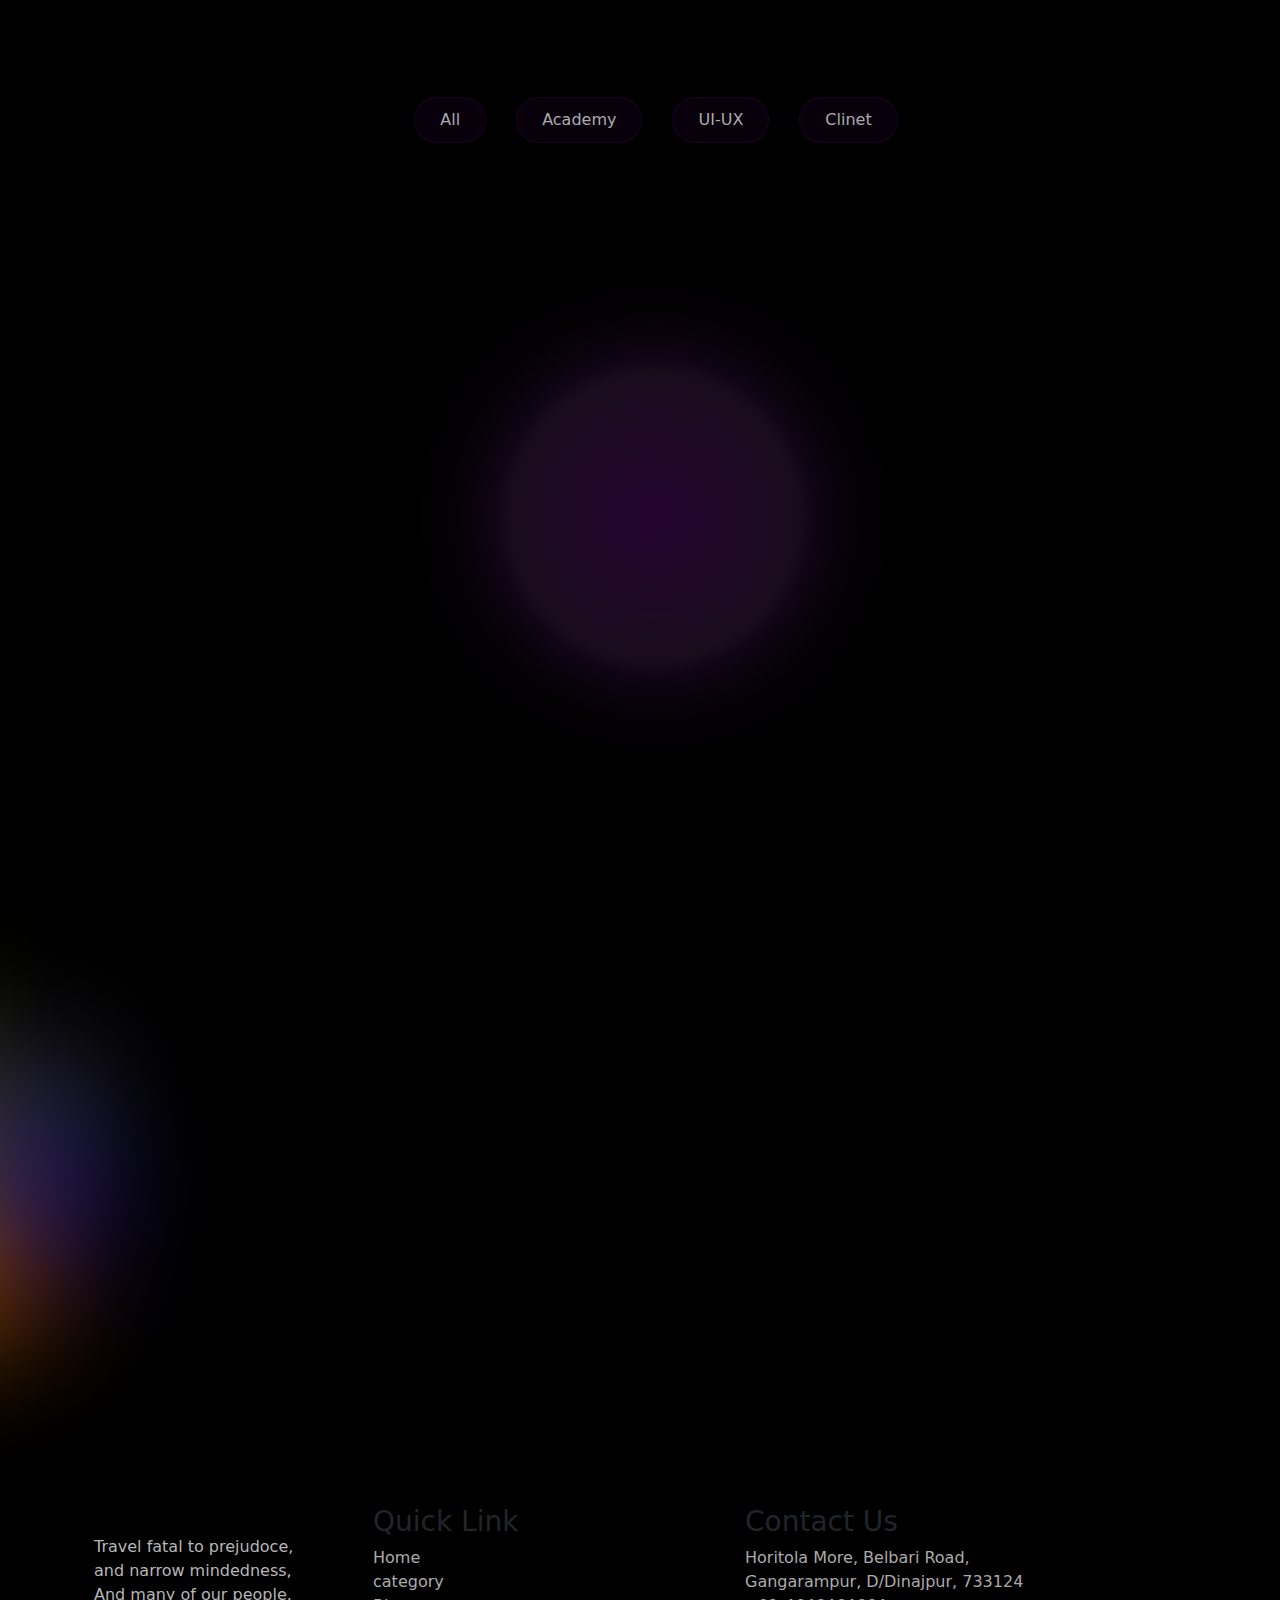
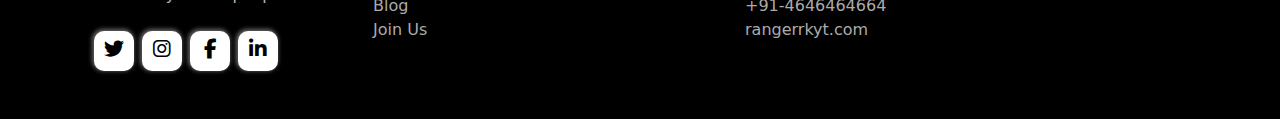
==== commit 2239923e: "add resume btn" ====
--- a/index.html
+++ b/index.html
@@ -79,10 +79,10 @@
                                 I'm a <span></span>
                             </div>
 
-
-
-                        </div>
-
+                        </div>
+                        <button id="downloadButton"><a
+                                href="./Img/abhijit_resume.pdf">Download Cv
+                            </a></button>
                     </div>
 
 
@@ -371,10 +371,10 @@
             offset: 0,
             duration: 400,
         });
-        
+
         // sticky navbar---
-        
-        window.addEventListener("scroll", function(){
+
+        window.addEventListener("scroll", function () {
             var header = document.querySelector("header");
             header.classList.toggle("sticky", window.scrollY > 0);
         })
--- a/CSS/style.css
+++ b/CSS/style.css
@@ -83,7 +83,6 @@
 
 .media-link:hover {
     color: var(--main-background);
-    font-weight: 600;
     padding: 10px 15px;
     background: var(--lefttoRight-color);
     border-radius: 25px;
@@ -110,27 +109,28 @@
 
 .nav-item:hover {
     color: var(--gray);
-    background: var(--lefttoRight-color);
-    /* border-bottom: 1px solid var(--lefttoRight-color); */
+    /* background: var(--lefttoRight-color); */
     border-radius: 25px;
-    /* width: fit-content; */
-    padding: 0px 5px;
+    border: 1.5px solid #bc6bdfcf;
+    padding: 0px 10px;
 }
 
 .nav-item:hover a {
     color: var(--main-background);
+    font-weight: 300;
 }
 
 .nav-btn {
     background: var(--lefttoRight-color);
     color: var(--main-background);
-    padding: 10px 25px;
-    border-radius: 50px;
+    padding: 0px 20px;
+    border: none;
+    border-radius: 25px;
 }
 
 .nav-btn:hover {
     color: var(--main-background);
-    font-weight: 600;
+    font-weight: 300;
     background: none;
     border: 1.5px solid #bc6bdfcf;
 }
@@ -149,9 +149,9 @@
 }
 
 .h-main-box {
-    display: flex;
+    /* display: flex;
     justify-content: space-between;
-    align-items: center;
+    align-items: center; */
     /* margin-top: 200px; */
     margin-left: 75px;
 }
@@ -280,6 +280,14 @@
     }
 }
 
+#downloadButton {
+    margin-top: 30px;
+    color: var(--gray);
+    background: var(--head-line);
+    border: none;
+    padding: 10px 15px;
+    border-radius: 5px;
+}
 
 /* Box cube animation codes here------------- */
 
@@ -703,6 +711,7 @@
     header.sticky {
         background: transparent;
     }
+
     .media-link {
         font-size: 10px;
         padding: 0px 10px;
@@ -747,6 +756,11 @@
     .bg-circleCo {
         display: none;
     }
+
+    .filters ul {
+        gap: 10px;
+    }
+
 }
 
 /* // Small devices (landscape phones, less than 768px) */
@@ -765,12 +779,14 @@
         justify-content: center;
 
     }
+
     .navbar-nav {
         border-radius: 15px;
         padding: 0px 15px;
         background-color: var(--head-line);
         /* border: .8px solid #221925e9; */
     }
+
     h1,
     h2 {
         font-size: 20px;
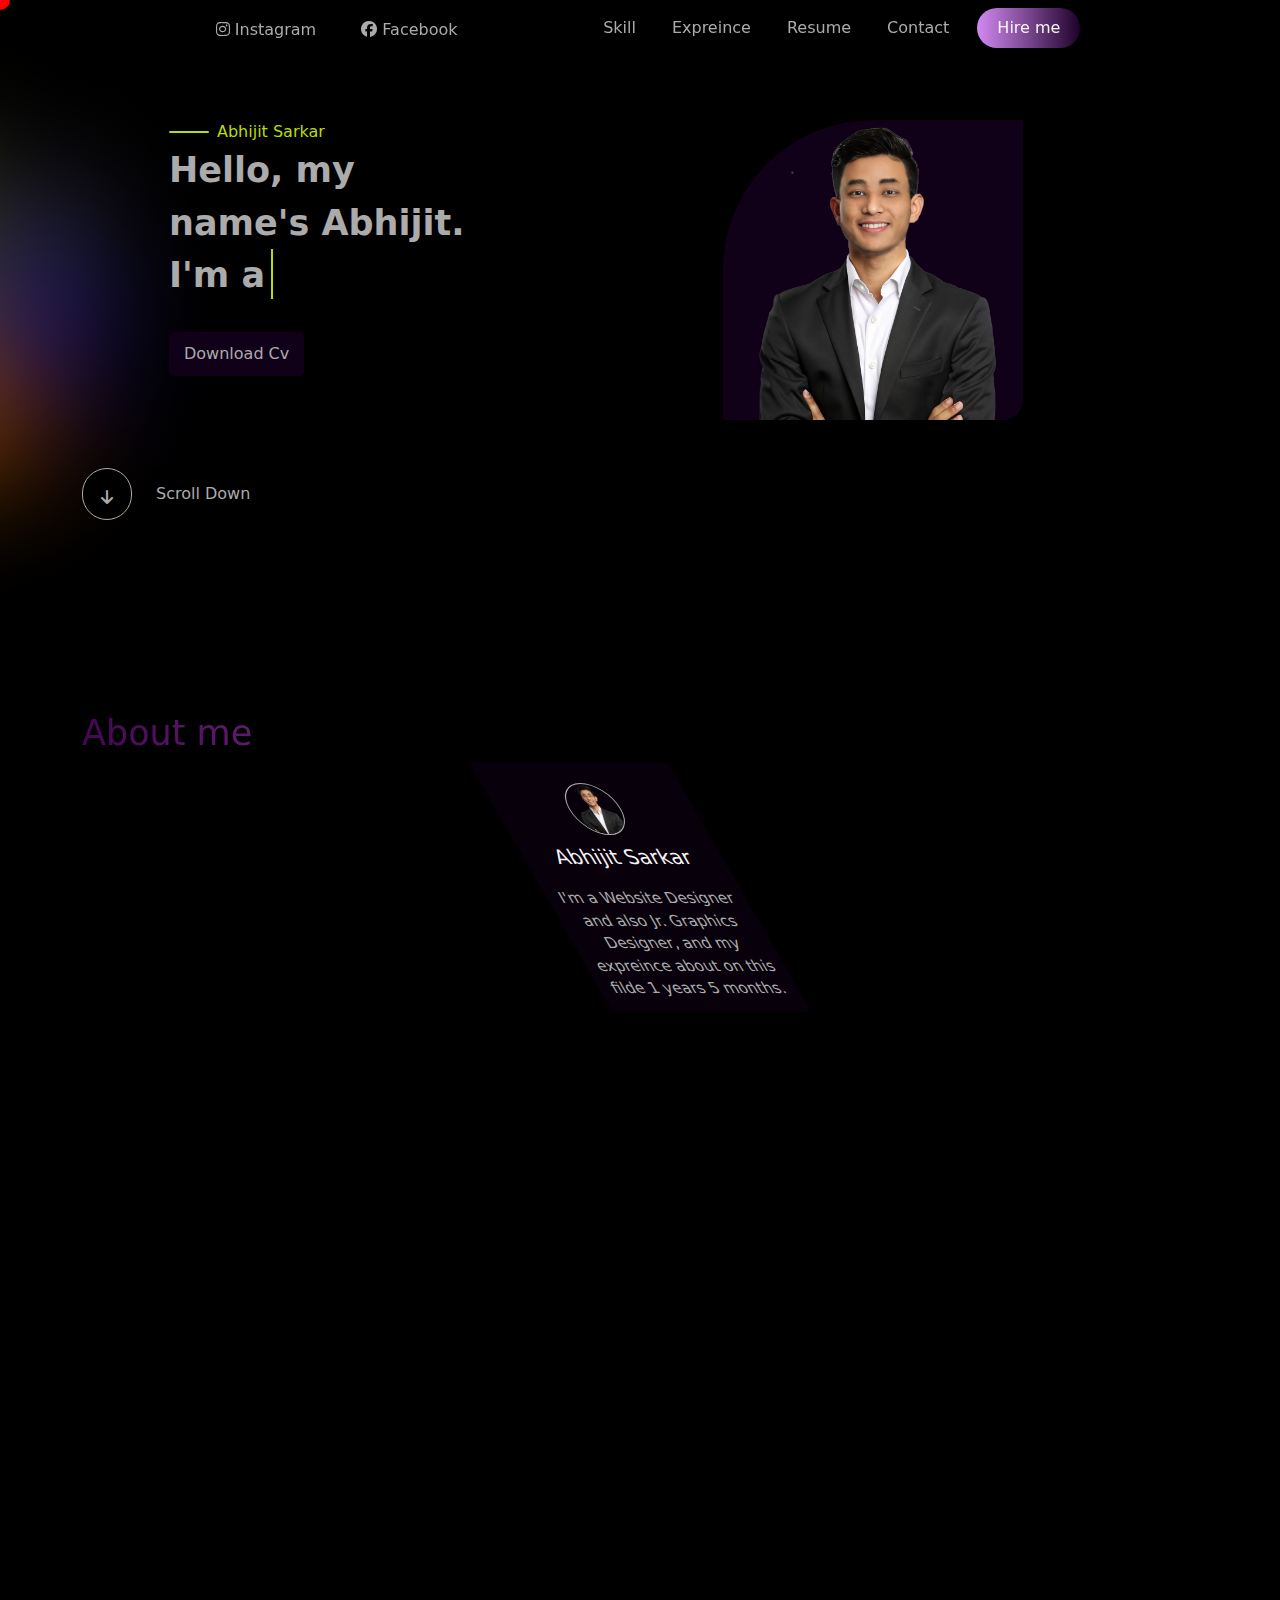
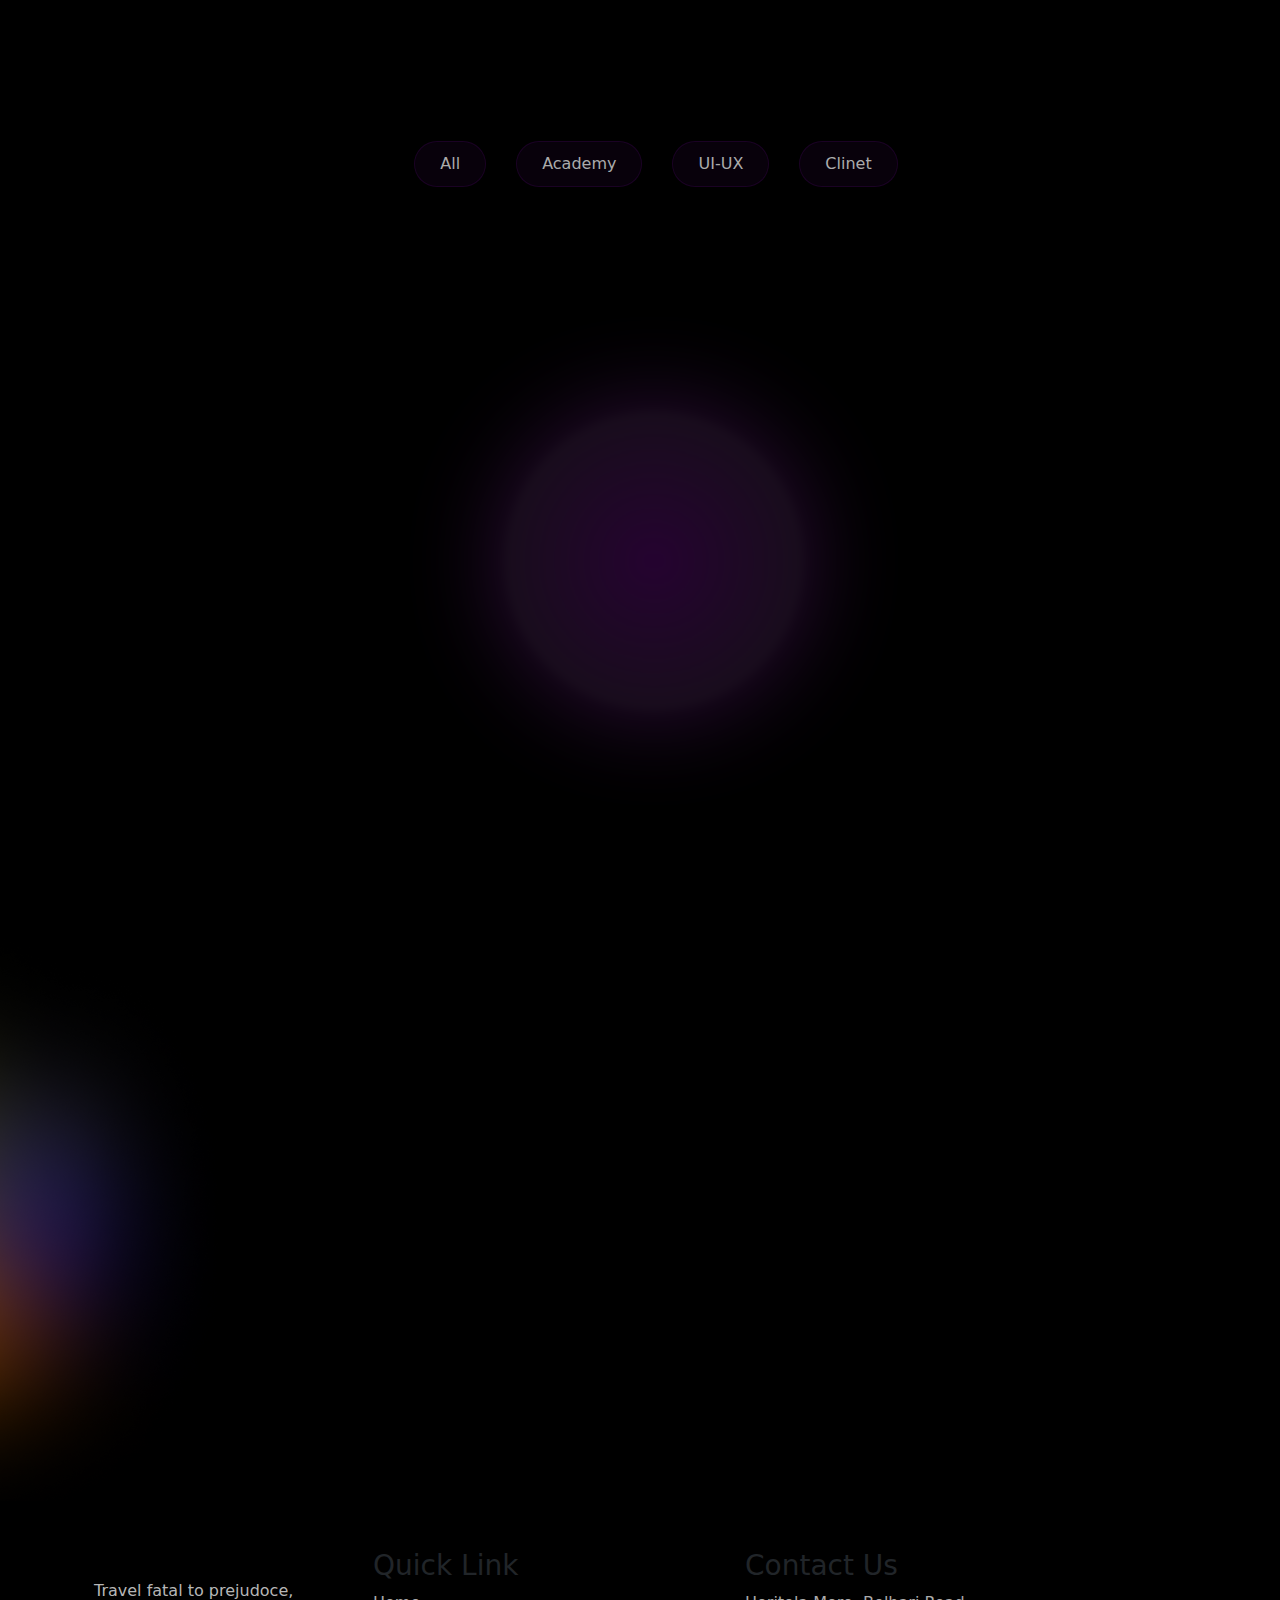
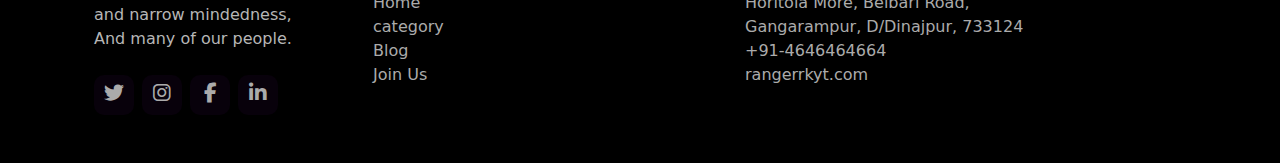
==== commit ec57331f: "add my profile" ====
--- a/index.html
+++ b/index.html
@@ -81,15 +81,18 @@
 
                         </div>
                         <button id="downloadButton"><a
-                                href="./Img/abhijit_resume.pdf">Download Cv
-                            </a></button>
+                                href="./Img/abhijit-resume.pdf">Download
+                                Cv </a></button>
                     </div>
 
 
                 </div>
                 <!-- cube to right side // -->
                 <div class="col-lg-7 col-md-7 col-sm-12">
-                    <div class="bg-cube">
+                    <div class="profile-herosec"><img src="./Img/My-profile.png" alt="" srcset="" class="img-fluid">
+                    </div>
+
+                    <!-- <div class="bg-cube">
                         <div class="cube">
                             <div class="top"></div>
                             <div>
@@ -108,7 +111,7 @@
                                 <span style="--i:3"></span>
                             </div>
                         </div>
-                    </div>
+                    </div> -->
                 </div>
 
             </div>
@@ -131,7 +134,7 @@
 
             <div class="my-profile">
                 <div class="card">
-                    <span><img src="./Img/myppf.jpg" alt="" srcset=""></span>
+                    <span><img src="./Img/My-profile.png" alt="" srcset=""></span>
                     <h5>Abhijit Sarkar</h5>
                     <p class="card-text">I'm a Website Designer and also Jr. Graphics Designer, and my
                         expreince about on this filde 1 years 5 months.
--- a/CSS/style.css
+++ b/CSS/style.css
@@ -290,6 +290,16 @@
 }
 
 /* Box cube animation codes here------------- */
+.profile-herosec{
+    display: flex;
+    justify-content: center;
+    align-items: center;
+}
+.profile-herosec img{
+    background: var(--head-line);
+    border-radius: 150px 0px 20px 0px;
+    width: 300px;
+}
 
 .bg-cube {
     display: flex;
@@ -424,6 +434,8 @@
     margin-top: 20px;
     display: flex;
     justify-content: center;
+    border: 0.8px solid var(--gray);
+    border-radius: 50%;
 }
 
 .card img {
@@ -442,14 +454,17 @@
 .my-profile .card:hover {
     transition: 1s cubic-bezier(0.075, 0.82, 0.165, 1);
     transform: rotate(0deg);
-    opacity: 1;
+    opacity: 0.8;
     scale: 1.2;
-    background: var(--ToptoBottom-color);
-    border: 0.2px solid var(--gray);
+    background: var(--box-bg);
+    border: 0.1px solid var(--gray);
     cursor: pointer;
 }
-
+.card:hover img{
+    background-color: var(--box-bg);
+}
 .card-text {
+    font-size: 15px;
     transform: rotate(0deg);
     padding: 10px 10px;
     color: var(--gray);
@@ -669,20 +684,21 @@
     justify-content: center;
     width: 40px;
     height: 40px;
-    background-color: white;
+    background-color: var(--box-bg);
     border-radius: 25%;
-    box-shadow: -1px -1px 4px 1px rgba(207, 198, 198, 0.507);
+    /* box-shadow: -1px -1px 4px 1px rgba(207, 198, 198, 0.507); */
 }
 
 .social-link-footer:hover {
     background-color: #000000;
     transform: scale(1.5) 0.5s;
-    box-shadow: -1px -1px 4px 1px rgba(173, 166, 166, 0.507);
+    border: 1.5px solid #bc6bdfcf;
+    /* box-shadow: -1px -1px 4px 1px rgba(173, 166, 166, 0.507); */
 }
 
 .social-link-icon i {
     font-size: 20px;
-    color: black;
+    color: var(--gray);
 }
 
 .site-link ul {
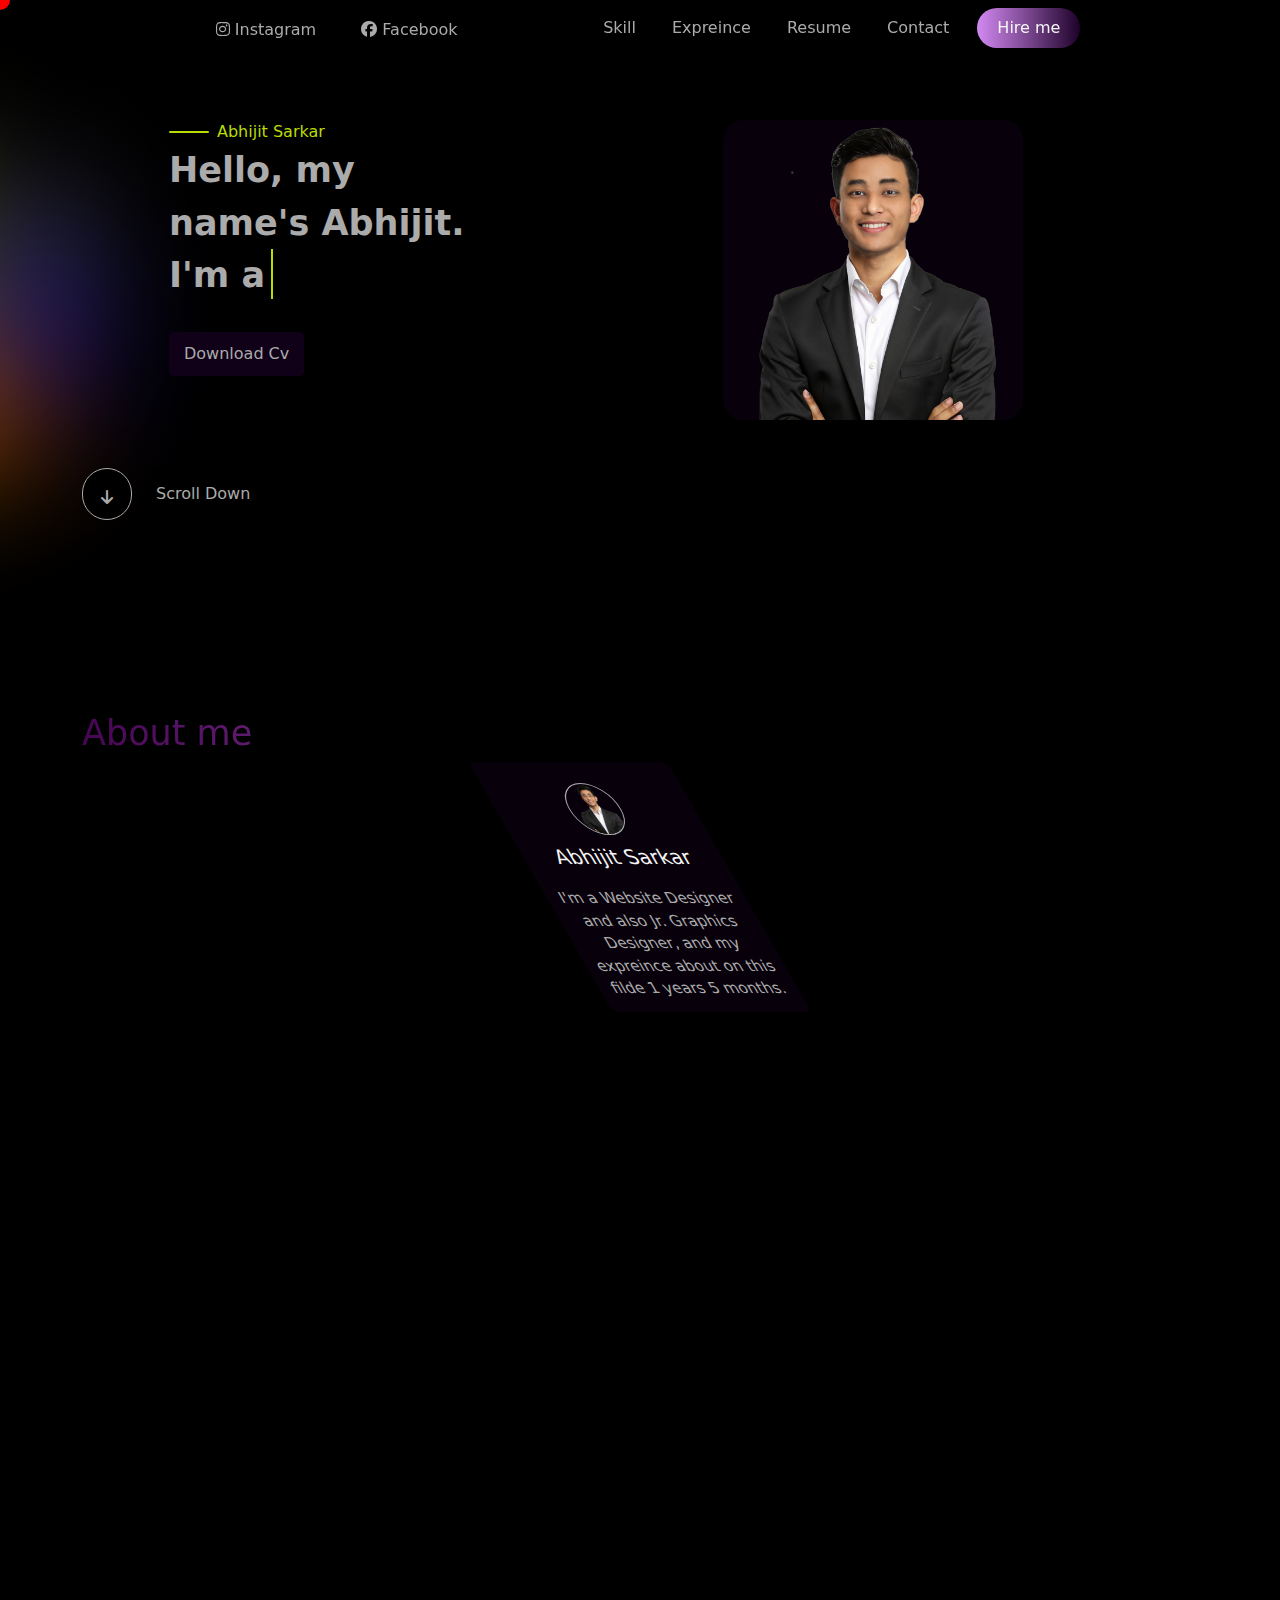
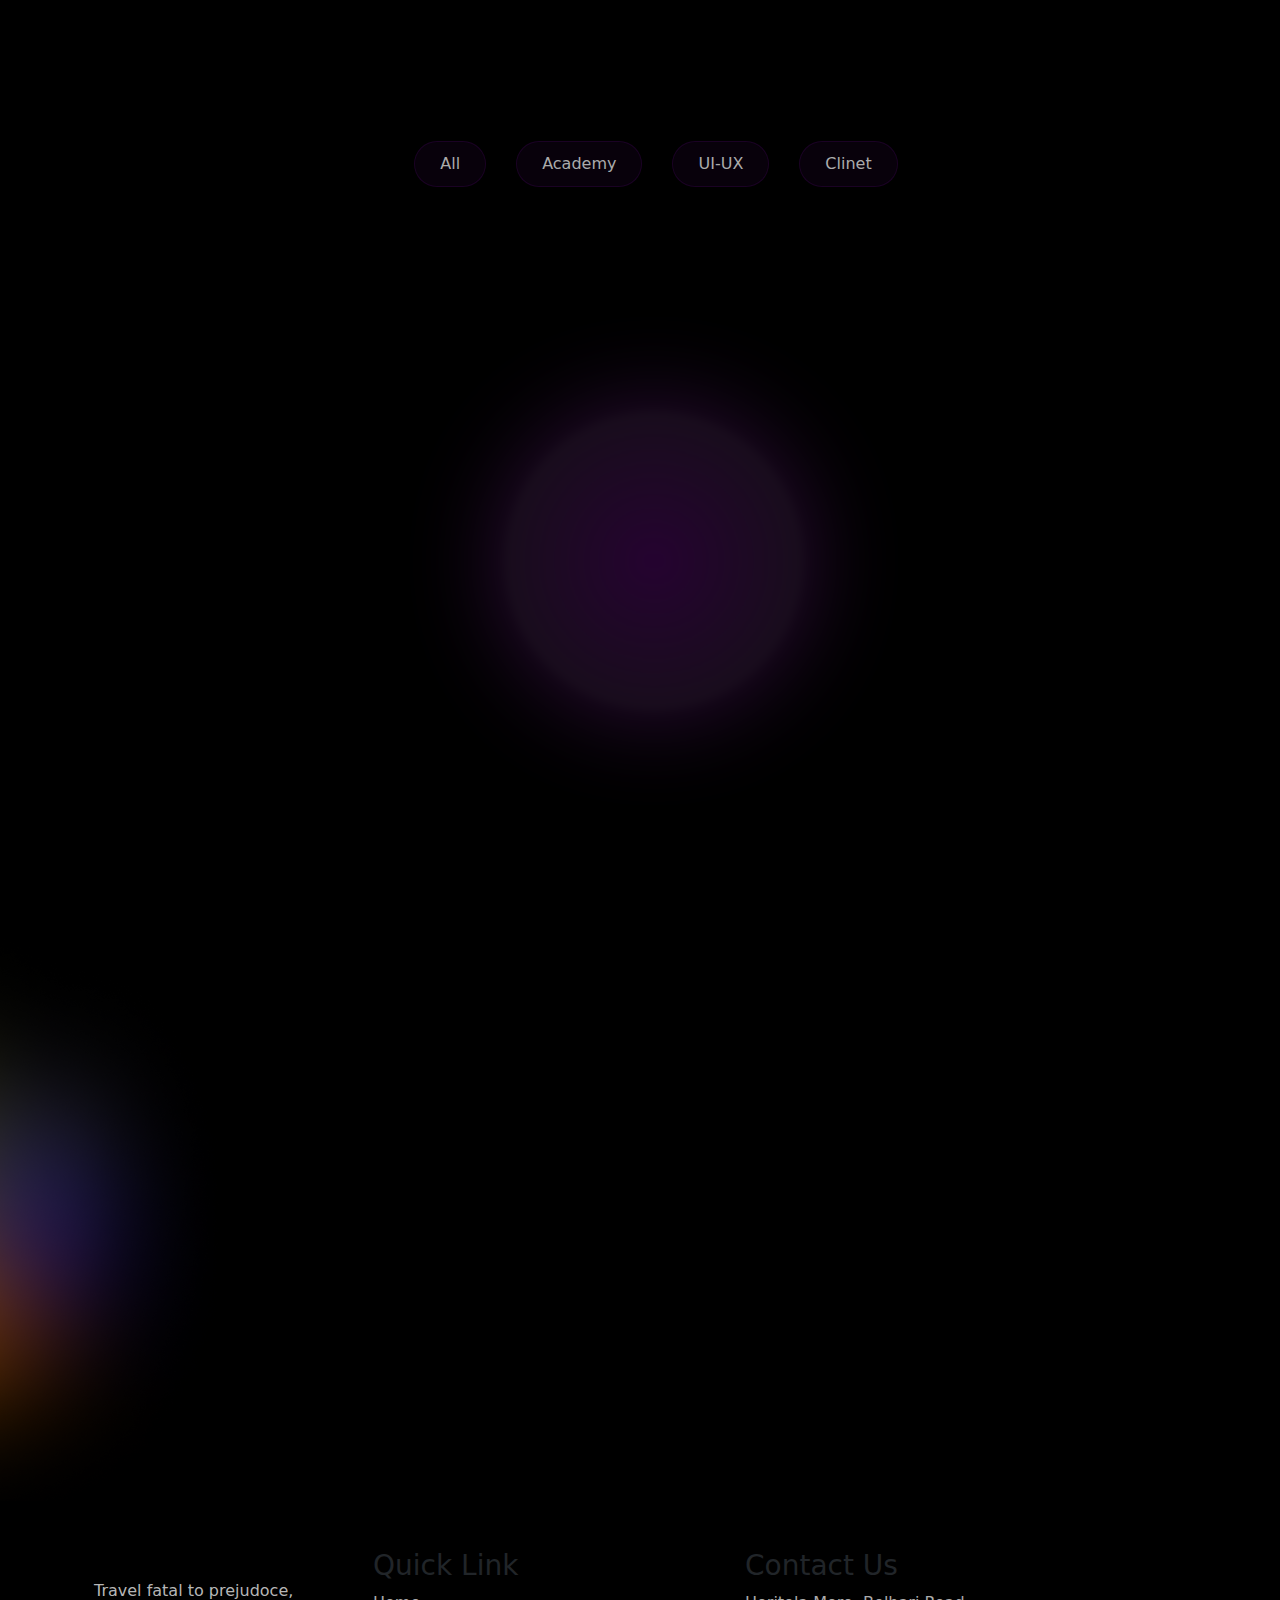
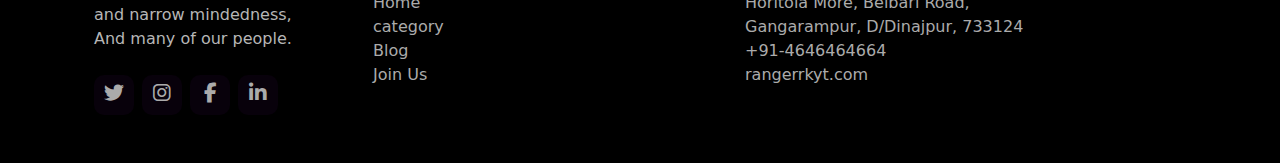
==== commit 9ff13a00: "add img and fix bugs" ====
--- a/index.html
+++ b/index.html
@@ -21,78 +21,77 @@
 </head>
 
 <body>
-
-    <header class=" fixed-top ">
-        <nav class="navbar navbar-expand-lg bg-light bg-transparent ">
-            <div class="container">
-                <div class="logo-link">
-                    <a class="navbar-brand" href="#"><span class="logo-name">F O L I O .</span></a>
-                    <a href="#" class="media-link"><i class="fa-brands fa-instagram"></i> Instagram</a>
-                    <a href="#" class="media-link"><i class="fa-brands fa-facebook"></i> Facebook</a>
-                </div>
-                <button class="navbar-toggler" type="button" data-bs-toggle="collapse"
-                    data-bs-target="#navbarSupportedContent" aria-controls="navbarSupportedContent"
-                    aria-expanded="false" aria-label="Toggle navigation">
-                    <span class="toggle-btn"><i class="fa-solid fa-bars"></i></span>
-                </button>
-                <div class="collapse navbar-collapse justify-content-center " id="navbarSupportedContent">
-                    <ul class="navbar-nav mb-2 mb-lg-0">
-                        <li class="nav-item">
-                            <a class="nav-link" aria-current="page" href="#">Skill</a>
-                        </li>
-                        <li class="nav-item">
-                            <a class="nav-link" href="#">Expreince</a>
-                        </li>
-                        <li class="nav-item">
-                            <a class="nav-link" href="#">Resume</a>
-                        </li>
-                        <li class="nav-item">
-                            <a class="nav-link" href="#">Contact</a>
-                        </li>
-                        <button class="btn nav-btn" type="submit">Hire me</button>
-                    </ul>
-                </div>
-            </div>
-        </nav>
-    </header>
-
-    <!-- Hero Section Down Bellow -->
-
-    <section class="banner py-5">
-        <div class="container py-5 mt-4">
-            <div id="circle"></div>
-            <div class="row ">
-
-                <div class="col-lg-5 col-md-5 col-sm-12">
-                    <div class="h-main-box">
-                        <div>
-                            <div class="d-flex align-items-center gap-2 h-main-body">
-                                <div class="h-line">
-
-                                </div>
-                                <span style="color: rgb(184, 220, 4);">Abhijit Sarkar</span>
-                            </div>
-
-
-                            <div class="static-txts">Hello, my <br>
-                                name's Abhijit. <br>
-                                I'm a <span></span>
-                            </div>
-
-                        </div>
-                        <button id="downloadButton"><a
-                                href="./Img/abhijit-resume.pdf">Download
-                                Cv </a></button>
-                    </div>
-
-
-                </div>
-                <!-- cube to right side // -->
-                <div class="col-lg-7 col-md-7 col-sm-12">
-                    <div class="profile-herosec"><img src="./Img/My-profile.png" alt="" srcset="" class="img-fluid">
-                    </div>
-
-                    <!-- <div class="bg-cube">
+    <main>
+        <header class=" fixed-top ">
+            <nav class="navbar navbar-expand-lg bg-light bg-transparent ">
+                <div class="container">
+                    <div class="logo-link">
+                        <a class="navbar-brand" href="#"><span class="logo-name">F O L I O .</span></a>
+                        <a href="#" class="media-link"><i class="fa-brands fa-instagram"></i> Instagram</a>
+                        <a href="#" class="media-link"><i class="fa-brands fa-facebook"></i> Facebook</a>
+                    </div>
+                    <button class="navbar-toggler" type="button" data-bs-toggle="collapse"
+                        data-bs-target="#navbarSupportedContent" aria-controls="navbarSupportedContent"
+                        aria-expanded="false" aria-label="Toggle navigation">
+                        <span class="toggle-btn"><i class="fa-solid fa-bars"></i></span>
+                    </button>
+                    <div class="collapse navbar-collapse justify-content-center " id="navbarSupportedContent">
+                        <ul class="navbar-nav mb-2 mb-lg-0">
+                            <li class="nav-item">
+                                <a class="nav-link" aria-current="page" href="#">Skill</a>
+                            </li>
+                            <li class="nav-item">
+                                <a class="nav-link" href="#">Expreince</a>
+                            </li>
+                            <li class="nav-item">
+                                <a class="nav-link" href="#">Resume</a>
+                            </li>
+                            <li class="nav-item">
+                                <a class="nav-link" href="#">Contact</a>
+                            </li>
+                            <button class="btn nav-btn" type="submit">Hire me</button>
+                        </ul>
+                    </div>
+                </div>
+            </nav>
+        </header>
+
+        <!-- Hero Section Down Bellow -->
+
+        <section class="banner py-5">
+            <div class="container py-5 mt-4">
+                <div id="circle"></div>
+                <div class="row ">
+
+                    <div class="col-lg-5 col-md-6 col-sm-12">
+                        <div class="h-main-box">
+                            <div>
+                                <div class="d-flex align-items-center gap-2 h-main-body">
+                                    <div class="h-line">
+
+                                    </div>
+                                    <span style="color: rgb(184, 220, 4);">Abhijit Sarkar</span>
+                                </div>
+
+
+                                <div class="static-txts">Hello, my <br>
+                                    name's Abhijit. <br>
+                                    I'm a <span></span>
+                                </div>
+
+                            </div>
+                            <button id="downloadButton"><a href="./Img/myresume.pdf" download="my resume">Download
+                                    Cv </a></button>
+                        </div>
+
+
+                    </div>
+                    <!-- cube to right side // -->
+                    <div class="col-lg-7 col-md-6 col-sm-12">
+                        <div class="profile-herosec"><img src="./Img/My-profile.png" alt="" srcset="" class="img-fluid">
+                        </div>
+
+                        <!-- <div class="bg-cube">
                         <div class="cube">
                             <div class="top"></div>
                             <div>
@@ -112,254 +111,254 @@
                             </div>
                         </div>
                     </div> -->
-                </div>
-
-            </div>
-
-            <div class="d-flex align-items-center mt-5 gap-4">
-                <div class="scroll-d"><i class="fa-solid fa-arrow-down"></i></div>
-                <p class="scroll-d-p">Scroll Down</p>
-            </div>
-        </div>
-
-    </section>
-
-    <!-- ------------------------------------ 
+                    </div>
+
+                </div>
+
+                <div class="d-flex align-items-center mt-5 gap-4">
+                    <div class="scroll-d"><i class="fa-solid fa-arrow-down"></i></div>
+                    <p class="scroll-d-p">Scroll Down</p>
+                </div>
+            </div>
+
+        </section>
+
+        <!-- ------------------------------------ 
          About section start 
     ------------------------------------------->
 
-    <section class="py-5">
-        <div class="container py-5">
-            <h2 class="title" data-aos="fade-right">About me</h2>
-
-            <div class="my-profile">
-                <div class="card">
-                    <span><img src="./Img/My-profile.png" alt="" srcset=""></span>
-                    <h5>Abhijit Sarkar</h5>
-                    <p class="card-text">I'm a Website Designer and also Jr. Graphics Designer, and my
-                        expreince about on this filde 1 years 5 months.
+        <section class="py-5">
+            <div class="container py-5">
+                <h2 class="title" data-aos="fade-right">About me</h2>
+
+                <div class="my-profile">
+                    <div class="card">
+                        <span><img src="./Img/My-profile.png" alt="" srcset=""></span>
+                        <h5>Abhijit Sarkar</h5>
+                        <p class="card-text">I'm a Website Designer and also Jr. Graphics Designer, and my
+                            expreince about on this filde 1 years 5 months.
+                        </p>
+                    </div>
+                </div>
+            </div>
+        </section>
+
+        <!-- skills------------------- -->
+        <section>
+            <div class="container py-5">
+                <div class="sk-headline" data-aos="fade-left">
+                    <h2 class="title">My Skillsets</h2>
+                    <p style="color: grey;">We put your ideas and thus wishes in the form of a unique web project that
+                        <br>inspires you and your customer
                     </p>
                 </div>
-            </div>
-        </div>
-    </section>
-
-    <!-- skills------------------- -->
-    <section>
-        <div class="container py-5">
-            <div class="sk-headline" data-aos="fade-left">
-                <h2 class="title">My Skillsets</h2>
-                <p style="color: grey;">We put your ideas and thus wishes in the form of a unique web project that
-                    <br>inspires you and your customer
-                </p>
-            </div>
-            <div class="Skillset py-5">
-
-                <div class="row">
-                    <div class="col-lg-3 col-md-3 col-sm-3">
-                        <div class="box-model" data-aos="zoom-in">
-                            <img src="./Img/figma-min 1.png" alt="" srcset="">
-                            <p>90%</p>
-                        </div>
-                    </div>
-                    <div class="col-lg-3 col-md-3 col-sm-3">
-                        <div class="box-model" data-aos="zoom-in">
-                            <img src="./Img/css-min 1.png" alt="" srcset="">
-                            <p>70%</p>
-                        </div>
-                    </div>
-                    <div class="col-lg-3 col-md-3 col-sm-3">
-                        <div class="box-model" data-aos="zoom-in">
-                            <img src="./Img/html-min 1.png" alt="" srcset="">
-                            <p>70%</p>
-                        </div>
-                    </div>
-                    <div class="col-lg-3 col-md-3 col-sm-3">
-                        <div class="box-model" data-aos="zoom-in">
-                            <img src="./Img/ps-min 2.png" alt="" srcset="" width="45">
-                            <p>60%</p>
-                        </div>
-                    </div>
-                </div>
-
-            </div>
-        </div>
-    </section>
-
-
-    <!-- My recent works------------------- -->
-    <section>
-        <div class="container py-5">
-            <div class="sk-headline py-4" data-aos="fade-right">
-                <h2 class="title">My Recent Works</h2>
-                <p style="color: grey;">We put your ideas and thus wishes in the form of a unique web project that
-                    <br>inspires you and your customer
-                </p>
-            </div>
-            <div class="bg-circleCo"></div>
-
-
-
-            <div class="filters py-4">
-                <ul>
-                    <li class="filter-btn active" data-filter="all">All</li>
-                    <li class="filter-btn" data-filter="academy">Academy</li>
-                    <li class="filter-btn" data-filter="ui-ux">UI-UX</li>
-                    <li class="filter-btn" data-filter="client">Clinet</li>
-                </ul>
-
-
-                <!-- filter projects images -->
-                <div class="products">
-                    <div class="product" data-filter="academy" data-aos="zoom-in">
-                        <img src="./Img/project.png" alt="" class="img-fluid">
-                    </div>
-                    <div class="product" data-filter="academy" data-aos="zoom-in">
-                        <img src="./Img/project.png" alt="" class="img-fluid">
-                    </div>
-
-
-                    <div class="product" data-filter="ui-ux" data-aos="zoom-in">
-                        <img src="./Img/project.png" alt="" class="img-fluid">
-                    </div>
-                    <div class="product" data-filter="client" data-aos="zoom-in">
-                        <img src="./Img/project.png" alt="" class="img-fluid">
-                    </div>
-                    <div class="product" data-filter="client" data-aos="zoom-in">
-                        <img src="./Img/clients-work1.png" alt="" class="img-fluid" height="300px">
-                    </div>
-                    <div class="product" data-filter="client" data-aos="zoom-in">
-                        <img src="./Img/clientwork.png" alt="" class="img-fluid" height="300px">
-                    </div>
-
-                </div>
-            </div>
-        </div>
-
-        </div>
-    </section>
-
-    <!--------------------------------
+                <div class="Skillset py-5">
+
+                    <div class="row">
+                        <div class="col-lg-3 col-md-3 col-sm-3">
+                            <div class="box-model" data-aos="zoom-in">
+                                <img src="./Img/figma-min 1.png" alt="" srcset="">
+                                <p>90%</p>
+                            </div>
+                        </div>
+                        <div class="col-lg-3 col-md-3 col-sm-3">
+                            <div class="box-model" data-aos="zoom-in">
+                                <img src="./Img/css-min 1.png" alt="" srcset="">
+                                <p>70%</p>
+                            </div>
+                        </div>
+                        <div class="col-lg-3 col-md-3 col-sm-3">
+                            <div class="box-model" data-aos="zoom-in">
+                                <img src="./Img/html-min 1.png" alt="" srcset="">
+                                <p>70%</p>
+                            </div>
+                        </div>
+                        <div class="col-lg-3 col-md-3 col-sm-3">
+                            <div class="box-model" data-aos="zoom-in">
+                                <img src="./Img/ps-min 2.png" alt="" srcset="" width="45">
+                                <p>60%</p>
+                            </div>
+                        </div>
+                    </div>
+
+                </div>
+            </div>
+        </section>
+
+
+        <!-- My recent works------------------- -->
+        <section>
+            <div class="container py-5">
+                <div class="sk-headline py-4" data-aos="fade-right">
+                    <h2 class="title">My Recent Works</h2>
+                    <p style="color: grey;">We put your ideas and thus wishes in the form of a unique web project that
+                        <br>inspires you and your customer
+                    </p>
+                </div>
+                <div class="bg-circleCo"></div>
+
+
+
+                <div class="filters py-4">
+                    <ul>
+                        <li class="filter-btn active" data-filter="all">All</li>
+                        <li class="filter-btn" data-filter="academy">Academy</li>
+                        <li class="filter-btn" data-filter="ui-ux">UI-UX</li>
+                        <li class="filter-btn" data-filter="client">Clinet</li>
+                    </ul>
+
+
+                    <!-- filter projects images -->
+                    <div class="products">
+                        <div class="product" data-filter="academy" data-aos="zoom-in">
+                            <img src="./Img/project.png" alt="" class="img-fluid">
+                        </div>
+                        <div class="product" data-filter="academy" data-aos="zoom-in">
+                            <img src="./Img/project.png" alt="" class="img-fluid">
+                        </div>
+
+
+                        <div class="product" data-filter="ui-ux" data-aos="zoom-in">
+                            <img src="./Img/project.png" alt="" class="img-fluid">
+                        </div>
+                        <div class="product" data-filter="client" data-aos="zoom-in">
+                            <img src="./Img/project.png" alt="" class="img-fluid">
+                        </div>
+                        <div class="product" data-filter="client" data-aos="zoom-in">
+                            <img src="./Img/clients-work1.png" alt="" class="img-fluid" height="300px">
+                        </div>
+                        <div class="product" data-filter="client" data-aos="zoom-in">
+                            <img src="./Img/clientwork.png" alt="" class="img-fluid" height="300px">
+                        </div>
+
+                    </div>
+                </div>
+            </div>
+
+            </div>
+        </section>
+
+        <!--------------------------------
           Expreince section start 
     ---------------------------------->
-    <section class="graphics">
-        <div class="container py-5">
-            <h2 class="title" data-aos="fade-right">My Expreince</h2>
-            <div class="expreince">
-
-                <div class="ex-1" data-aos="zoom-in-up">
-                    <div class="item">
-                        <div class="fream">
-                            <span>Graphics Designer</span>
-                            <span>Graphics Designer</span>
-                        </div>
-                    </div>
-                    <p class="scroll-d-p">1 Years</p>
-                </div>
-
-                <div class="ex-1" data-aos="zoom-in-up">
-                    <div class="item">
-                        <div class="fream">
-                            <span>Web. Designer</span>
-                            <span>Web. Designer</span>
-                        </div>
-                    </div>
-                    <p class="scroll-d-p">1.5 Years</p>
-                </div>
-
-                <div class="ex-1" data-aos="zoom-in-up">
-                    <div class="item">
-                        <div class="fream">
-                            <span>Web. Developer</span>
-                            <span>Web. Developer</span>
-                        </div>
-                    </div>
-                    <p class="scroll-d-p">1 Years</p>
-                </div>
-
-                <div class="ex-1" data-aos="zoom-in-up">
-                    <div class="item">
-                        <div class="fream">
-                            <span>Figma</span>
-                            <span>Figma</span>
-                        </div>
-                    </div>
-                    <p class="scroll-d-p">1.6 Years</p>
-                </div>
-            </div>
-        </div>
-    </section>
-
-
-
-    <!-- ------------------------------------ 
+        <section class="graphics">
+            <div class="container py-5">
+                <h2 class="title" data-aos="fade-right">My Expreince</h2>
+                <div class="expreince">
+
+                    <div class="ex-1" data-aos="zoom-in-up">
+                        <div class="item">
+                            <div class="fream">
+                                <span>Graphics Designer</span>
+                                <span>Graphics Designer</span>
+                            </div>
+                        </div>
+                        <p class="scroll-d-p">1 Years</p>
+                    </div>
+
+                    <div class="ex-1" data-aos="zoom-in-up">
+                        <div class="item">
+                            <div class="fream">
+                                <span>Web. Designer</span>
+                                <span>Web. Designer</span>
+                            </div>
+                        </div>
+                        <p class="scroll-d-p">1.5 Years</p>
+                    </div>
+
+                    <div class="ex-1" data-aos="zoom-in-up">
+                        <div class="item">
+                            <div class="fream">
+                                <span>Web. Developer</span>
+                                <span>Web. Developer</span>
+                            </div>
+                        </div>
+                        <p class="scroll-d-p">1 Years</p>
+                    </div>
+
+                    <div class="ex-1" data-aos="zoom-in-up">
+                        <div class="item">
+                            <div class="fream">
+                                <span>Figma</span>
+                                <span>Figma</span>
+                            </div>
+                        </div>
+                        <p class="scroll-d-p">1.6 Years</p>
+                    </div>
+                </div>
+            </div>
+        </section>
+
+
+
+        <!-- ------------------------------------ 
          Footer section start 
    ------------------------------------------>
 
-    <footer class="py-5">
-        <div class="container">
-            <div class="row">
-                <div class="col-md-3 col-sm-12">
-                    <a class="navbar-brand" href="#">
-                        <span class="logo-name">F O L I O.</span>
-                    </a>
-                    <p class="scroll-d-p" style="color: rgb(182, 182, 182);">Travel fatal to prejudoce, <br>
-                        and narrow
-                        mindedness, <br>And
-                        many of our people.</p>
-                    <!-- ------------------------------------ 
+        <footer class="py-5">
+            <div class="container">
+                <div class="row">
+                    <div class="col-md-3 col-sm-12">
+                        <a class="navbar-brand" href="#">
+                            <span class="logo-name">F O L I O.</span>
+                        </a>
+                        <p class="scroll-d-p" style="color: rgb(182, 182, 182);">Travel fatal to prejudoce, <br>
+                            and narrow
+                            mindedness, <br>And
+                            many of our people.</p>
+                        <!-- ------------------------------------ 
                           social link down bellow 
                     ------------------------------------------->
-                    <div class="social-media-page d-flex align-items-center gap-2 mt-4">
-                        <div class="social-link-footer">
-                            <div class="social-link-icon">
-                                <a href="#" class="card-link"><i class="fa-brands fa-twitter"></i></a>
-                            </div>
-                        </div>
-                        <div class="social-link-footer">
-                            <div class="social-link-icon">
-                                <a href="#" class="card-link"><i class="fa-brands fa-instagram"></i></a>
-                            </div>
-                        </div>
-                        <div class="social-link-footer">
-                            <div class="social-link-icon">
-                                <a href="#" class="card-link"><i class="fa-brands fa-facebook-f"></i></a>
-                            </div>
-                        </div>
-                        <div class="social-link-footer">
-                            <div class="social-link-icon">
-                                <a href="#" class="card-link"><i class="fa-brands fa-linkedin-in"></i></a>
-                            </div>
-                        </div>
-                    </div>
-                </div>
-                <div class="col-md-4 col-sm-12">
-                    <div class="site-link">
-                        <h3>Quick Link</h3>
-                        <ul>
-                            <li><a href="#">Home</a></li>
-                            <li><a href="#">category</a></li>
-                            <li><a href="#">Blog</a></li>
-                            <li><a href="#">Join Us</a></li>
-                        </ul>
-                    </div>
-                </div>
-
-                <div class="col-md-4 col-sm-12">
-                    <div class="site-link">
-                        <h3>Contact Us</h3>
-                        <ul>
-                            <li><a href="#">Horitola More, Belbari Road, <br> Gangarampur, D/Dinajpur,
-                                    733124</a></li>
-                            <li><a href="#">+91-4646464664</a></li>
-                            <li><a href="#">rangerrkyt.com</a></li>
-                        </ul>
-                    </div>
-                </div>
-            </div>
-        </div>
-    </footer>
-
+                        <div class="social-media-page d-flex align-items-center gap-2 mt-4">
+                            <div class="social-link-footer">
+                                <div class="social-link-icon">
+                                    <a href="#" class="card-link"><i class="fa-brands fa-twitter"></i></a>
+                                </div>
+                            </div>
+                            <div class="social-link-footer">
+                                <div class="social-link-icon">
+                                    <a href="#" class="card-link"><i class="fa-brands fa-instagram"></i></a>
+                                </div>
+                            </div>
+                            <div class="social-link-footer">
+                                <div class="social-link-icon">
+                                    <a href="#" class="card-link"><i class="fa-brands fa-facebook-f"></i></a>
+                                </div>
+                            </div>
+                            <div class="social-link-footer">
+                                <div class="social-link-icon">
+                                    <a href="#" class="card-link"><i class="fa-brands fa-linkedin-in"></i></a>
+                                </div>
+                            </div>
+                        </div>
+                    </div>
+                    <div class="col-md-4 col-sm-12">
+                        <div class="site-link">
+                            <h3>Quick Link</h3>
+                            <ul>
+                                <li><a href="#">Home</a></li>
+                                <li><a href="#">category</a></li>
+                                <li><a href="#">Blog</a></li>
+                                <li><a href="#">Join Us</a></li>
+                            </ul>
+                        </div>
+                    </div>
+
+                    <div class="col-md-4 col-sm-12">
+                        <div class="site-link">
+                            <h3>Contact Us</h3>
+                            <ul>
+                                <li><a href="#">Horitola More, Belbari Road, <br> Gangarampur, D/Dinajpur,
+                                        733124</a></li>
+                                <li><a href="#">+91-4646464664</a></li>
+                                <li><a href="#">rangerrkyt.com</a></li>
+                            </ul>
+                        </div>
+                    </div>
+                </div>
+            </div>
+        </footer>
+    </main>
     <!-- Option 1: Bootstrap Bundle with Popper -->
     <script src="./vendors/bootstrap.bundle.min.js"> </script>
     <script src="vendors/jquery.min.js"></script>
--- a/CSS/style.css
+++ b/CSS/style.css
@@ -30,6 +30,11 @@
     background: var(--black);
 }
 
+main {
+    width: 100%;
+    overflow-x: hidden;
+}
+
 .title {
     background: var(--title-co);
     -webkit-background-clip: text;
@@ -290,14 +295,15 @@
 }
 
 /* Box cube animation codes here------------- */
-.profile-herosec{
+.profile-herosec {
     display: flex;
     justify-content: center;
     align-items: center;
 }
-.profile-herosec img{
-    background: var(--head-line);
-    border-radius: 150px 0px 20px 0px;
+
+.profile-herosec img {
+    background: var(--box-bg);
+    border-radius: 20px;
     width: 300px;
 }
 
@@ -460,9 +466,11 @@
     border: 0.1px solid var(--gray);
     cursor: pointer;
 }
-.card:hover img{
+
+.card:hover img {
     background-color: var(--box-bg);
 }
+
 .card-text {
     font-size: 15px;
     transform: rotate(0deg);
@@ -722,6 +730,11 @@
 /*------------------------------
         meadia quries
  -------------------------------*/
+@media (max-width: 510px) {
+    .banner>* .row {
+        flex-direction: column;
+    }
+}
 
 @media (max-width: 575.98px) {
     header.sticky {
@@ -748,6 +761,10 @@
         padding: 0px 15px;
         background-color: var(--head-line);
         /* border: .8px solid #221925e9; */
+    }
+
+    .banner>* .row {
+        flex-direction: column;
     }
 
     .about-pic {
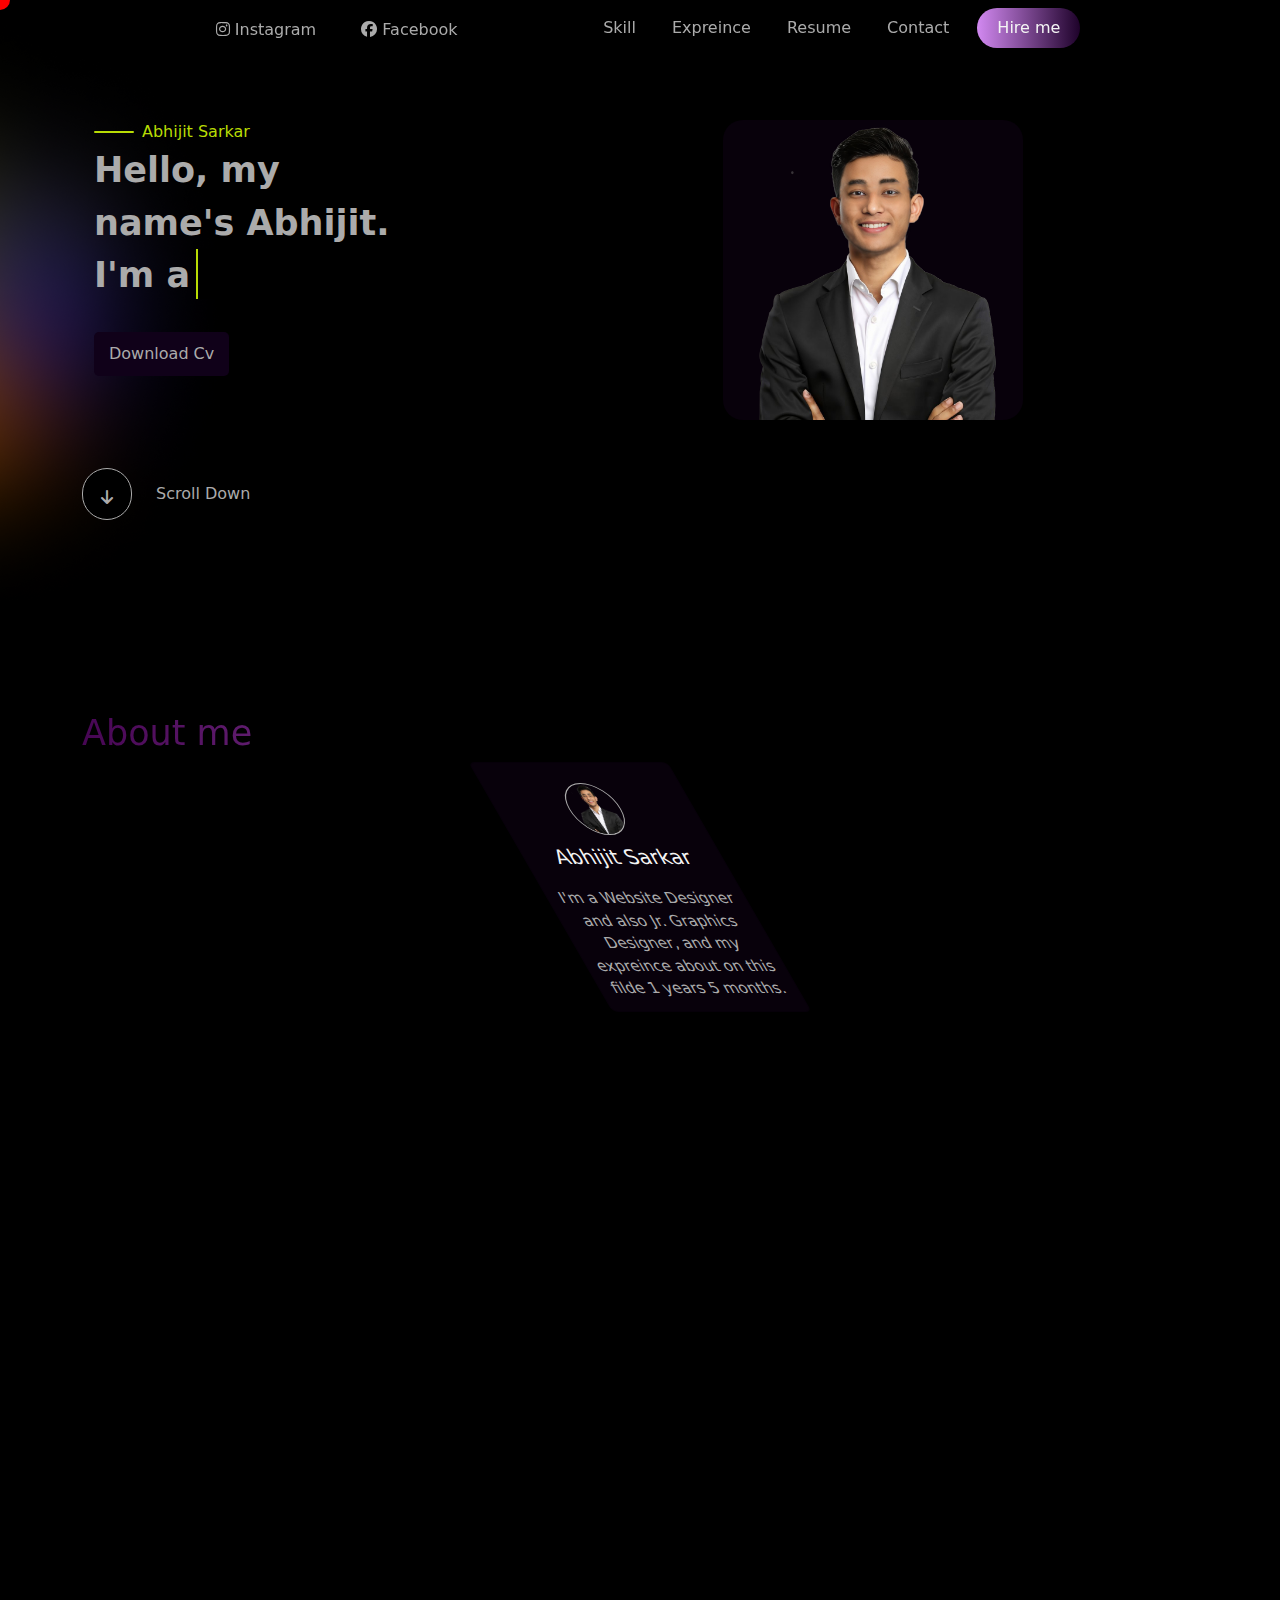
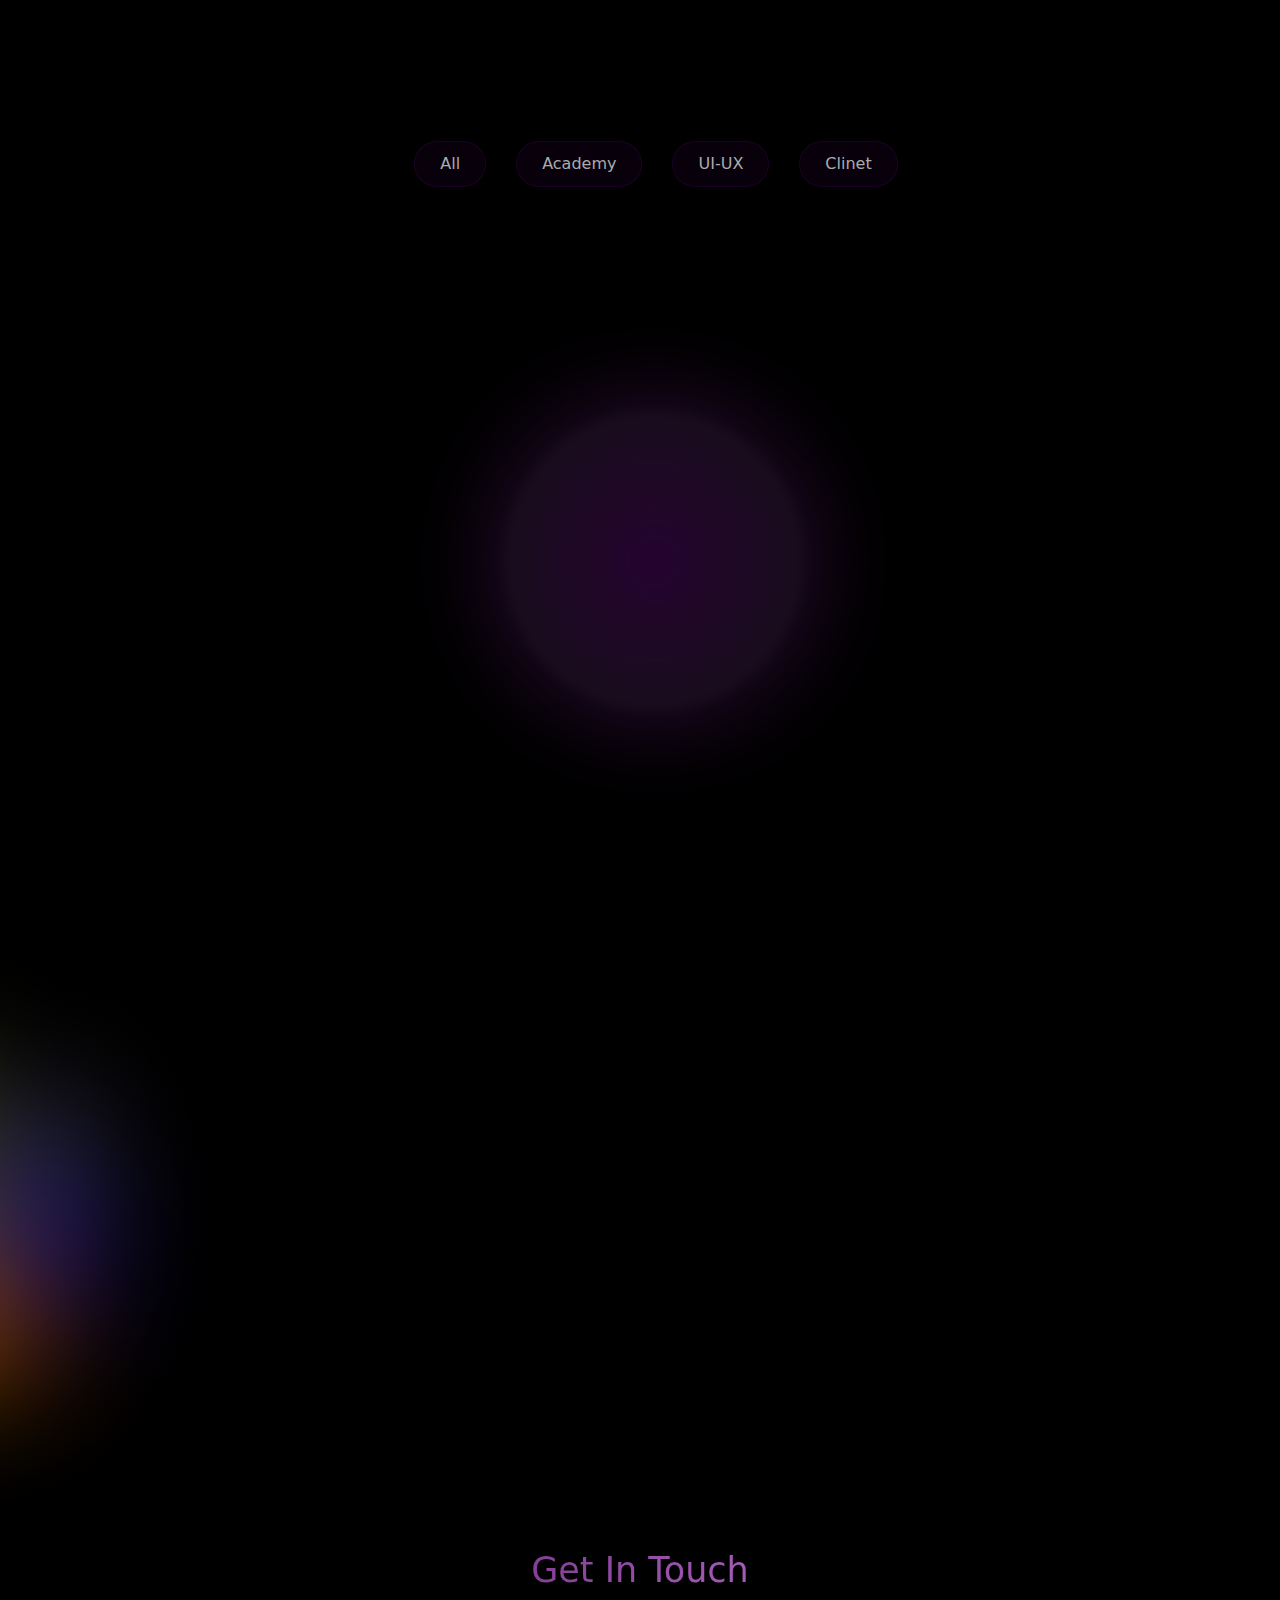
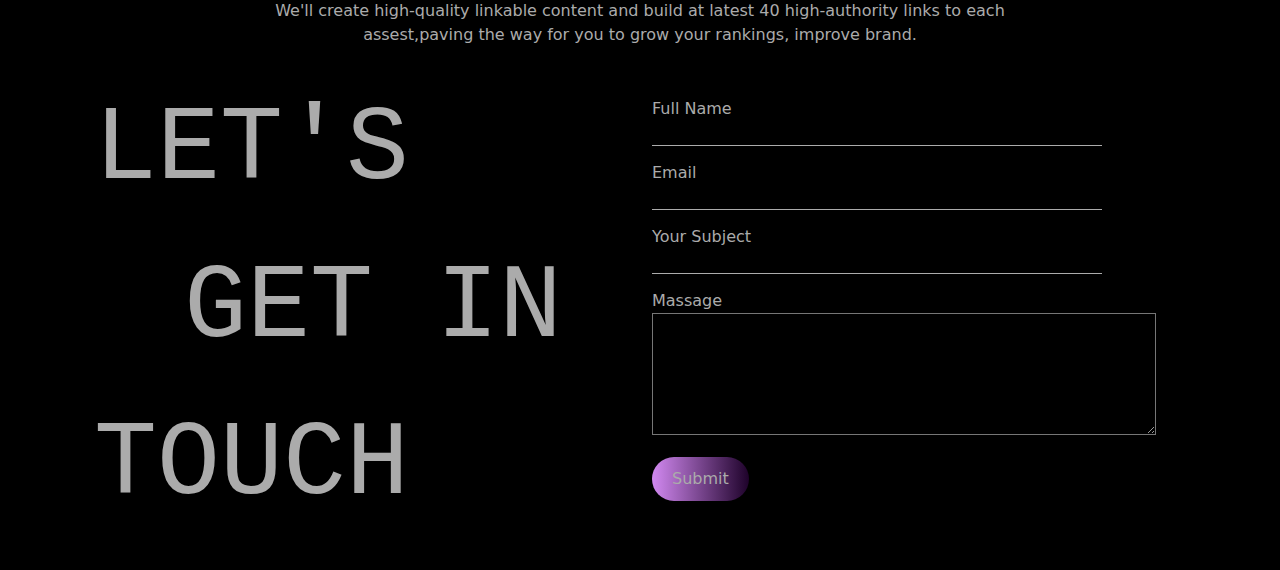
==== commit ef84b990: "fix some major problem" ====
--- a/index.html
+++ b/index.html
@@ -297,63 +297,46 @@
 
         <footer class="py-5">
             <div class="container">
-                <div class="row">
-                    <div class="col-md-3 col-sm-12">
-                        <a class="navbar-brand" href="#">
-                            <span class="logo-name">F O L I O.</span>
-                        </a>
-                        <p class="scroll-d-p" style="color: rgb(182, 182, 182);">Travel fatal to prejudoce, <br>
-                            and narrow
-                            mindedness, <br>And
-                            many of our people.</p>
-                        <!-- ------------------------------------ 
-                          social link down bellow 
-                    ------------------------------------------->
-                        <div class="social-media-page d-flex align-items-center gap-2 mt-4">
-                            <div class="social-link-footer">
-                                <div class="social-link-icon">
-                                    <a href="#" class="card-link"><i class="fa-brands fa-twitter"></i></a>
+                <div class="contact-section">
+                    <div class="sk-headline">
+                        <h2 class="title">Get In Touch</h2>
+                        <p>We'll create high-quality linkable content and build at latest 40 high-authority links to
+                            each
+                            <br>
+                            assest,paving the way for you to grow your rankings, improve brand.
+                        </p>
+                    </div>
+                    <div class="contact-box">
+                        <div class="row">
+                            <div class="col-lg-6 col-md-6 col-sm-12">
+
+                                <div class="box-1">
+                                    <p class="text text-1">LET'S</p>
+                                    <p class="text text-2">GET IN</p>
+                                    <p class="text text-3">TOUCH</p>
                                 </div>
                             </div>
-                            <div class="social-link-footer">
-                                <div class="social-link-icon">
-                                    <a href="#" class="card-link"><i class="fa-brands fa-instagram"></i></a>
+                            <div class="col-lg-6 col-md-6 col-sm-12">
+                                <div class="box-2">
+                                    <label for="">Full Name</label> <br>
+                                    <input type="text" name="" id="">
+
+                                    <label for="">Email</label>
+                                    <input type="email" name="" id="">
+
+                                    <label for="">Your Subject</label><br>
+                                    <input type="text">
+
+                                    <label for="">Massage</label>
+                                    <br>
+                                    <textarea name="text" id="" rows="5" cols="60"></textarea>
+
+                                    <button type="submit" class="submit">Submit</button>
+
                                 </div>
                             </div>
-                            <div class="social-link-footer">
-                                <div class="social-link-icon">
-                                    <a href="#" class="card-link"><i class="fa-brands fa-facebook-f"></i></a>
-                                </div>
-                            </div>
-                            <div class="social-link-footer">
-                                <div class="social-link-icon">
-                                    <a href="#" class="card-link"><i class="fa-brands fa-linkedin-in"></i></a>
-                                </div>
-                            </div>
-                        </div>
-                    </div>
-                    <div class="col-md-4 col-sm-12">
-                        <div class="site-link">
-                            <h3>Quick Link</h3>
-                            <ul>
-                                <li><a href="#">Home</a></li>
-                                <li><a href="#">category</a></li>
-                                <li><a href="#">Blog</a></li>
-                                <li><a href="#">Join Us</a></li>
-                            </ul>
-                        </div>
-                    </div>
-
-                    <div class="col-md-4 col-sm-12">
-                        <div class="site-link">
-                            <h3>Contact Us</h3>
-                            <ul>
-                                <li><a href="#">Horitola More, Belbari Road, <br> Gangarampur, D/Dinajpur,
-                                        733124</a></li>
-                                <li><a href="#">+91-4646464664</a></li>
-                                <li><a href="#">rangerrkyt.com</a></li>
-                            </ul>
-                        </div>
+                        </div>
+
                     </div>
                 </div>
             </div>
--- a/CSS/style.css
+++ b/CSS/style.css
@@ -11,7 +11,6 @@
     --main-background: #f4f4f4;
     --yellow: rgb(157, 187, 6);
     --yellow2: rgb(184, 220, 4);
-    --circSize: 65dvw;
     --box-shadow: 1px 1px 9px rgba(200, 187, 187, 0.55);
     --black: black;
     --box-bg: #0e011391;
@@ -153,13 +152,6 @@
     color: white;
 }
 
-.h-main-box {
-    /* display: flex;
-    justify-content: space-between;
-    align-items: center; */
-    /* margin-top: 200px; */
-    margin-left: 75px;
-}
 
 .h-line {
     height: 2px;
@@ -294,7 +286,7 @@
     border-radius: 5px;
 }
 
-/* Box cube animation codes here------------- */
+/* Hero side codes here------------- */
 .profile-herosec {
     display: flex;
     justify-content: center;
@@ -307,115 +299,7 @@
     width: 300px;
 }
 
-.bg-cube {
-    display: flex;
-    justify-content: space-around;
-    align-items: center;
-    min-height: 80%;
-}
-
-
-.cube {
-    position: relative;
-    width: 200px;
-    height: 200px;
-    transform-style: preserve-3d;
-    animation: animate 8s linear infinite;
-}
-
-.cube2 {
-    position: relative;
-    width: 100px;
-    height: 100px;
-    transform-style: preserve-3d;
-    animation: animate 8s linear infinite;
-}
-
-
-
-.cube div,
-.cube2 div {
-    position: absolute;
-    top: 0;
-    left: 0;
-    width: 100%;
-    height: 100%;
-    transform-style: preserve-3d;
-}
-
-.cube div span {
-    position: absolute;
-    top: 0;
-    left: 0;
-    width: 100%;
-    height: 100%;
-    background: linear-gradient(#151515, #00ec00);
-    transform: rotateY(calc(90deg * var(--i))) translateZ(100px);
-}
-
-.cube2 div span {
-    position: absolute;
-    top: 0;
-    left: 0;
-    width: 100%;
-    height: 100%;
-    background: linear-gradient(#151515, #0072ec);
-    transform: rotateY(calc(90deg * var(--i))) translateZ(50px);
-}
-
-.top {
-    position: absolute;
-    top: 0;
-    left: 0;
-    width: 200px;
-    height: 200px;
-    background: #222;
-    transform: rotateX(90deg) translateZ(100px);
-}
-
-.top2 {
-    position: absolute;
-    top: 0;
-    left: 0;
-    width: 100px;
-    height: 100px;
-    background: #222;
-    transform: rotateX(90deg) translateZ(50px);
-}
-
-.top::before {
-    content: '';
-    position: absolute;
-    top: 0;
-    left: 0;
-    width: 200px;
-    height: 200px;
-    background: #0f0;
-    transform: translateZ(-280px);
-    filter: blur(20px);
-    box-shadow: 0 0 120px rgba(0, 255, 0, 0, 2),
-        0 0 200px rgba(0, 255, 0, 0, 4),
-        0 0 300px rgba(0, 255, 0, 0, 6),
-        0 0 400px rgba(0, 255, 0, 0, 8),
-        0 0 500px rgba(0, 255, 0, 0, 10);
-}
-
-.top2::before {
-    content: '';
-    position: absolute;
-    top: 0;
-    left: 0;
-    width: 100px;
-    height: 100px;
-    background: rgb(0, 183, 255);
-    transform: translateZ(-150px);
-    filter: blur(20px);
-    box-shadow: 0 0 120px rgba(0, 255, 0, 0, 2),
-        0 0 200px rgba(0, 255, 0, 0, 4),
-        0 0 300px rgba(0, 255, 0, 0, 6),
-        0 0 400px rgba(0, 255, 0, 0, 8),
-        0 0 500px rgba(0, 255, 0, 0, 10);
-}
+
 
 
 /* ----------------------------------------------About me---------------------------------
@@ -680,48 +564,61 @@
 
 
 /*------------------------------- footer links */
-.social {
-    display: flex;
-    justify-content: center;
-    gap: 10px;
-}
-
-.social-link-footer {
-    display: flex;
-    align-items: center;
-    justify-content: center;
-    width: 40px;
-    height: 40px;
-    background-color: var(--box-bg);
-    border-radius: 25%;
-    /* box-shadow: -1px -1px 4px 1px rgba(207, 198, 198, 0.507); */
-}
-
-.social-link-footer:hover {
-    background-color: #000000;
-    transform: scale(1.5) 0.5s;
+.contact-box {
+    margin-top: 25px;
+    /* background-color: var(--head-line); */
+    border-radius: 15px;
+    height: 450px;
+}
+
+.text {
+    font-family: 'Courier New', Courier, monospace;
+    font-size: 105px;
+    /* width: 100%; */
+}
+
+.text-2 {
+    margin-left: 90px;
+}
+
+label {
+    color: var(--gray);
+}
+
+.box-2 {
+    margin-top: 25px;
+    width: 450px;
+}
+
+input {
+    width: 100%;
+    background: transparent;
+    border: none;
+    border-bottom: 1px solid var(--gray);
+    margin-bottom: 15px;
+}
+
+textarea,
+input {
+    background: transparent;
+    color: var(--gray);
+}
+
+.submit {
+    margin-top: 15px;
+    border: none;
+    padding: 10px 20px;
+    color: var(--gray);
+    border-radius: 25px;
+    background: var(--lefttoRight-color);
+}
+
+.submit:hover {
+    background: none;
+    color: white;
+    transition: all .3s;
     border: 1.5px solid #bc6bdfcf;
-    /* box-shadow: -1px -1px 4px 1px rgba(173, 166, 166, 0.507); */
-}
-
-.social-link-icon i {
-    font-size: 20px;
-    color: var(--gray);
-}
-
-.site-link ul {
-    padding-left: 0px;
-}
-
-.social-link-footer:hover i {
-    color: yellow;
-}
-
-.social-link-icon i:hover {
-    color: var(--yellow);
-}
-
-
+}
 
 
 
@@ -734,6 +631,14 @@
     .banner>* .row {
         flex-direction: column;
     }
+
+    .static-txts {
+        font-size: 25px;
+    }
+
+    .box-2 {
+        width: 250px;
+    }
 }
 
 @media (max-width: 575.98px) {
@@ -767,6 +672,8 @@
         flex-direction: column;
     }
 
+
+
     .about-pic {
         text-align: center;
     }
@@ -782,7 +689,7 @@
 
     .row>* {
         margin: auto;
-        width: 40%;
+        /* width: 40%; */
         padding-bottom: 15px;
     }
 
@@ -794,10 +701,35 @@
         gap: 10px;
     }
 
+    .contact-box+.row {
+        flex-direction: column;
+    }
+
+    .box-1 {
+        margin: 0 auto;
+    }
+
+    .box-2 {
+        width: 290px;
+        /* overflow: hidden; */
+    }
+
+    textarea {
+        width: 290px;
+    }
+
+    .text {
+        font-size: 55px !important;
+    }
+
 }
 
 /* // Small devices (landscape phones, less than 768px) */
-@media (max-width: 700px) {}
+@media (max-width: 700px) {
+    .text {
+        font-size: 35px;
+    }
+}
 
 /* // Medium devices (tablets, less than 992px) */
 @media (max-width: 991.98px) {
@@ -833,11 +765,32 @@
         margin: auto;
     }
 
+    /* footer contect sec */
+    .text {
+        font-size: 55px !important;
+    }
+
+    .text-2 {
+        margin-left: 45px;
+    }
+
+    .box-2 {
+        margin: auto;
+        width: 345px;
+    }
+
+    textarea {
+        width: 345px;
+    }
 
 }
 
 /* // Large devices (desktops, less than 1200px) */
-@media (max-width: 1199.98px) {}
+@media (max-width: 1199.98px) {
+    .text {
+        font-size: 70px;
+    }
+}
 
 /* // X-Large devices (large desktops, less than 1400px) */
 @media (max-width: 1399.98px) {}